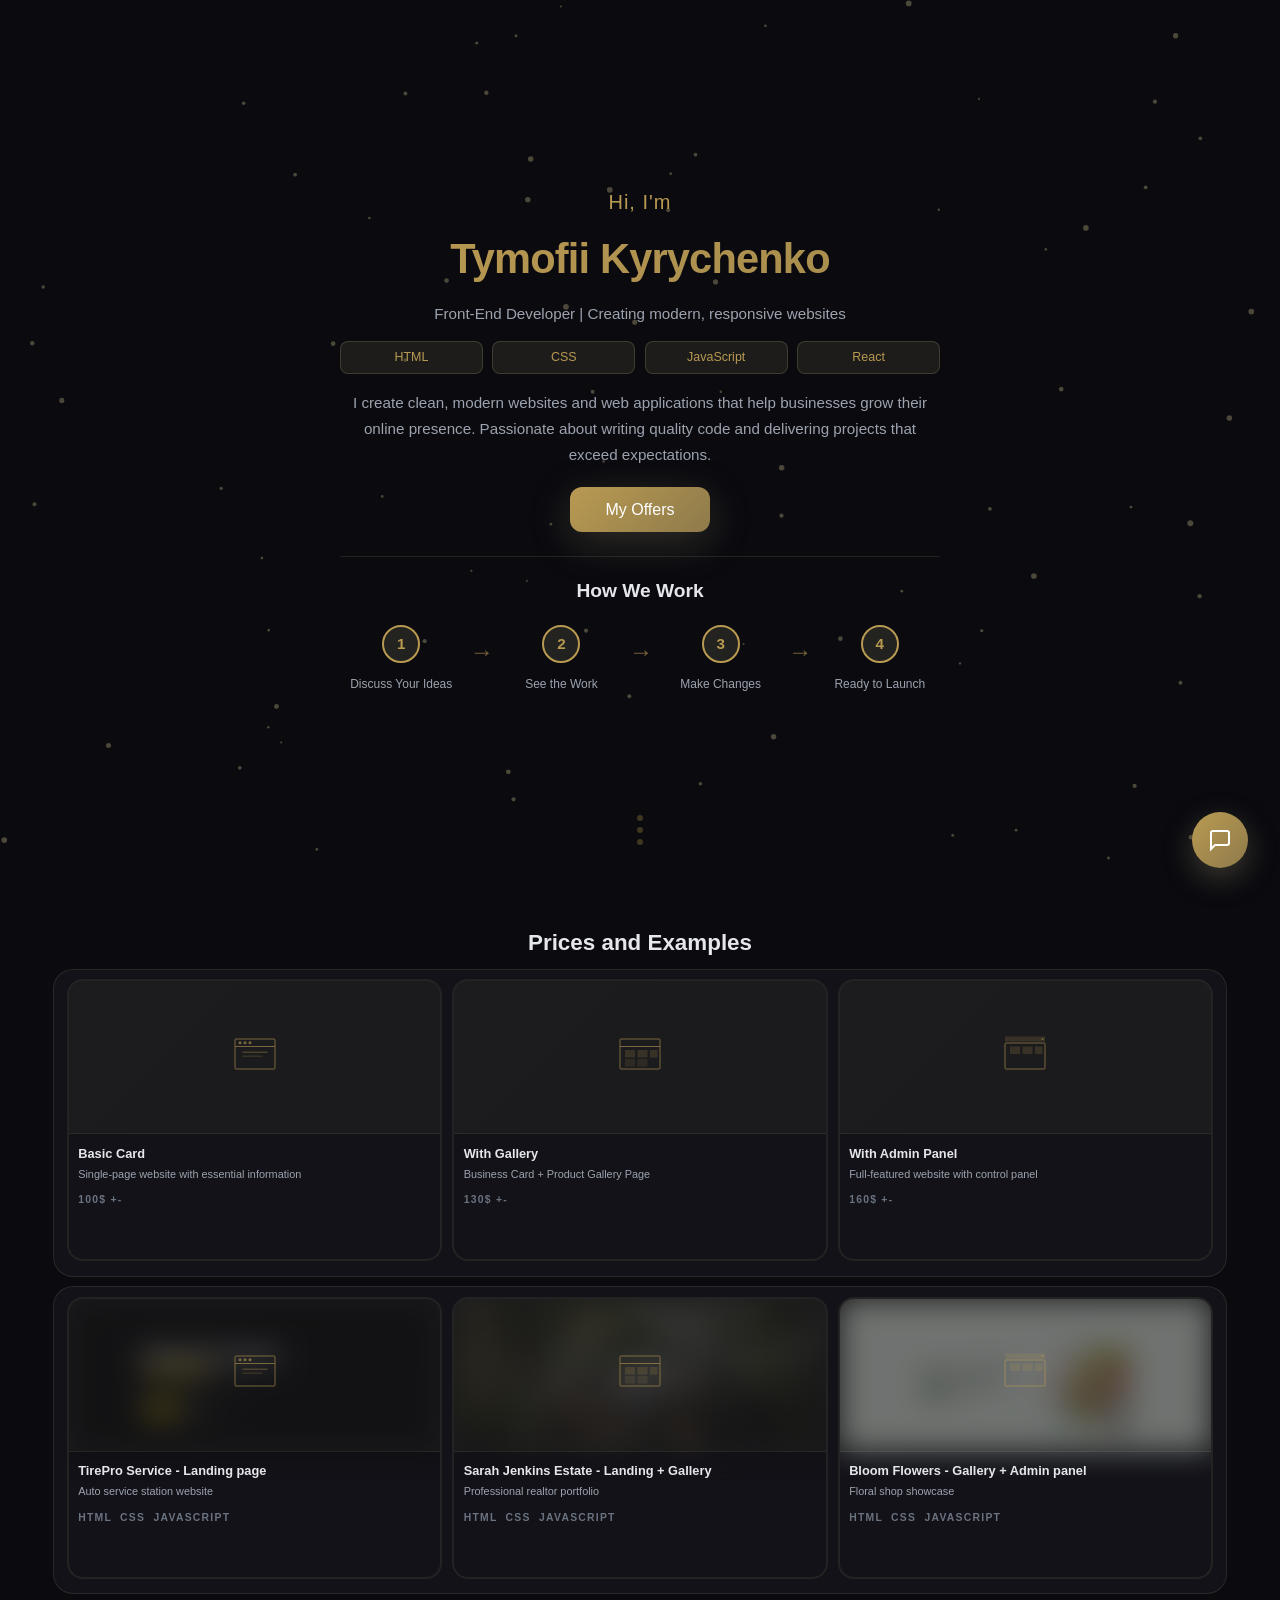
==== index.html @ a0c42424 "v" ====
<!DOCTYPE html>
<html lang="en">
<head>
    <meta charset="UTF-8">
    <meta name="viewport" content="width=device-width, initial-scale=1.0">
    <title>Tymofii Kyrychenko</title>
    <meta name="description" content="Portfolio of Tymofii Kyrychenko, Front-End Developer. Modern, responsive websites and web applications with clean code and great UX.">
    <meta name="theme-color" content="#0a0a0f">
    <meta property="og:title" content="Tymofii Kyrychenko">
    <meta property="og:description" content="Modern, responsive websites and web applications with clean code and great UX.">
    <meta property="og:type" content="website">
    <link rel="stylesheet" href="style.css?v=1.3">
</head>
<body>
    <!-- Canvas for interactive background -->
    <canvas id="particles"></canvas>
    <div class="cursor-dot" aria-hidden="true"></div>
    <div class="cursor-ring" aria-hidden="true"></div>
    
    <!-- Floating Contact Button -->
    <button class="floating-contact-btn" id="floatingContactBtn" type="button" aria-label="Open contact details">
        <svg width="24" height="24" viewBox="0 0 24 24" fill="none" stroke="currentColor" stroke-width="2">
            <path d="M21 15a2 2 0 0 1-2 2H7l-4 4V5a2 2 0 0 1 2-2h14a2 2 0 0 1 2 2z"></path>
        </svg>
    </button>

    <!-- Navigation -->
    <nav class="navbar" id="navbar" aria-label="Primary">
        <div class="nav-container">
            <ul class="nav-menu">
                <li><a href="#home" class="nav-link">home</a></li>
                <li><a href="#portfolio" class="nav-link">examples</a></li>
                <li><a href="#contactModal" class="nav-link" id="navContactBtn">contact</a></li>
            </ul>
        </div>
    </nav>

    <main>
    <!-- Hero section -->
    <section class="hero" id="home" aria-label="Intro">
        <div class="container">
            <div class="hero-content">
                <h2 class="hero-greeting">Hi, I'm</h2>
                <h1 class="hero-title">Tymofii Kyrychenko</h1>
                <p class="hero-subtitle">Front-End Developer | Creating modern, responsive websites</p>
                
                <div class="hero-tech">
                    <span class="tech-tag">HTML</span>
                    <span class="tech-tag" id="cssTag">CSS</span>
                    <span class="tech-tag">JavaScript</span>
                    <span class="tech-tag">React</span>
                </div>

                <p class="hero-description">
                    I create clean, modern websites and web applications that help businesses grow their online presence. 
                    Passionate about writing quality code and delivering projects that exceed expectations.
                </p>
                
                <button class="btn-primary" id="myOffersBtn" type="button">My Offers</button>
            </div>

            <div class="workflow-section">
                <h3 class="workflow-title">How We Work</h3>
                <div class="workflow-steps">
                    <div class="workflow-step">
                        <div class="step-number">1</div>
                        <div class="step-label">Discuss Your Ideas</div>
                    </div>
                    <div class="workflow-arrow">→</div>
                    <div class="workflow-step">
                        <div class="step-number">2</div>
                        <div class="step-label">See the Work</div>
                    </div>
                    <div class="workflow-arrow">→</div>
                    <div class="workflow-step">
                        <div class="step-number">3</div>
                        <div class="step-label">Make Changes</div>
                    </div>
                    <div class="workflow-arrow">→</div>
                    <div class="workflow-step">
                        <div class="step-number">4</div>
                        <div class="step-label">Ready to Launch</div>
                    </div>
                </div>
            </div>
        </div>

        <div class="scroll-indicator">
            <div class="scroll-animation">
                <div class="scroll-dot"></div>
                <div class="scroll-dot"></div>
                <div class="scroll-dot"></div>
            </div>
        </div>
    </section>

    <!-- Portfolio -->
    <section class="portfolio" id="portfolio">
        <h2 class="section-title">Prices and Examples</h2>
        <div class="portfolio-content">
            
            <div class="portfolio-row">
                    <!-- Variant 1 -->
                    <div class="variant" data-title="Basic Card" data-includes="1 Screen Design|Responsive Layout|Contact Form|Basic SEO Setup|Domain Connection" data-price="true" role="button" tabindex="0" aria-haspopup="dialog" aria-controls="priceModal">
                        <div class="variant-preview">
                            <div class="preview-placeholder">
                                <svg width="100" height="100" viewBox="0 0 100 100" fill="none">
                                    <rect x="10" y="20" width="80" height="60" stroke="currentColor" stroke-width="2" rx="2"/>
                                    <line x1="10" y1="35" x2="90" y2="35" stroke="currentColor" stroke-width="2"/>
                                    <circle cx="20" cy="27.5" r="3" fill="currentColor"/>
                                    <circle cx="30" cy="27.5" r="3" fill="currentColor"/>
                                    <circle cx="40" cy="27.5" r="3" fill="currentColor"/>
                                    <rect x="25" y="45" width="50" height="3" fill="currentColor" opacity="0.5"/>
                                    <rect x="25" y="53" width="40" height="3" fill="currentColor" opacity="0.3"/>
                                </svg>
                            </div>
                        </div>
                        <div class="variant-info">
                            <h3>Basic Card</h3>
                            <p>Single-page website with essential information</p>
                            <div class="tech-list">100$ +-</div>
                        </div>
                    </div>

                    <!-- Variant 2 -->
                    <div class="variant" data-title="With Gallery" data-includes="2 Pages|Product Gallery|Service Cards|Responsive Layout|Basic SEO Setup" data-price="true" role="button" tabindex="0" aria-haspopup="dialog" aria-controls="priceModal">
                        <div class="variant-preview">
                            <div class="preview-placeholder">
                                <svg width="100" height="100" viewBox="0 0 100 100" fill="none">
                                    <rect x="10" y="20" width="80" height="60" stroke="currentColor" stroke-width="2" rx="2"/>
                                    <line x1="10" y1="35" x2="90" y2="35" stroke="currentColor" stroke-width="2"/>
                                    <rect x="20" y="42" width="20" height="15" fill="currentColor" opacity="0.3"/>
                                    <rect x="45" y="42" width="20" height="15" fill="currentColor" opacity="0.3"/>
                                    <rect x="70" y="42" width="15" height="15" fill="currentColor" opacity="0.3"/>
                                    <rect x="20" y="60" width="20" height="15" fill="currentColor" opacity="0.2"/>
                                    <rect x="45" y="60" width="20" height="15" fill="currentColor" opacity="0.2"/>
                                </svg>
                            </div>
                        </div>
                        <div class="variant-info">
                            <h3>With Gallery</h3>
                            <p>Business Card + Product Gallery Page</p>
                            <div class="tech-list">130$ +-</div>
                        </div>
                    </div>

                    <!-- Variant 3 -->
                    <div class="variant" data-title="With Admin Panel" data-includes="3 Pages|Gallery + Filters|Request Form|Admin Panel (footer)|Analytics Connection" data-price="true" role="button" tabindex="0" aria-haspopup="dialog" aria-controls="priceModal">
                        <div class="variant-preview">
                            <div class="preview-placeholder">
                                <svg width="100" height="100" viewBox="0 0 100 100" fill="none">
                                    <rect x="10" y="15" width="80" height="10" fill="currentColor" opacity="0.3"/>
                                    <rect x="10" y="28" width="80" height="52" stroke="currentColor" stroke-width="2" rx="2"/>
                                    <rect x="20" y="35" width="20" height="15" fill="currentColor" opacity="0.3"/>
                                    <rect x="45" y="35" width="20" height="15" fill="currentColor" opacity="0.3"/>
                                    <rect x="70" y="35" width="15" height="15" fill="currentColor" opacity="0.3"/>
                                    <circle cx="85" cy="20" r="2" fill="currentColor"/>
                                </svg>
                            </div>
                        </div>
                        <div class="variant-info">
                            <h3>With Admin Panel</h3>
                            <p>Full-featured website with control panel</p>
                            <div class="tech-list">160$ +-</div>
                        </div>
                    </div>
                <div class="swipe-hint" aria-hidden="true">swipe →</div>
            </div>

            <div class="portfolio-row">
                    <!-- Variant 1 -->
                    <a class="variant" href="demos/autoservice/index.html" target="_blank" rel="noopener noreferrer" data-title="TirePro Service" data-includes="Mobile First|Map Integration|Service Cards|Contact Form|Responsive" data-image="img/Screenshot_auto.jpg">
                        <span class="variant-toggle-btn" role="button" tabindex="0" aria-label="Toggle preview" aria-pressed="false">
                            <svg width="20" height="20" viewBox="0 0 24 24" fill="none" stroke="currentColor" stroke-width="2">
                                <path d="M1 12s4-8 11-8 11 8 11 8-4 8-11 8-11-8-11-8z"></path>
                                <circle cx="12" cy="12" r="3"></circle>
                            </svg>
                        </span>
                        <div class="variant-preview">
                            <div class="preview-placeholder">
                                <svg width="100" height="100" viewBox="0 0 100 100" fill="none">
                                    <rect x="10" y="20" width="80" height="60" stroke="currentColor" stroke-width="2" rx="2"/>
                                    <line x1="10" y1="35" x2="90" y2="35" stroke="currentColor" stroke-width="2"/>
                                    <circle cx="20" cy="27.5" r="3" fill="currentColor"/>
                                    <circle cx="30" cy="27.5" r="3" fill="currentColor"/>
                                    <circle cx="40" cy="27.5" r="3" fill="currentColor"/>
                                    <rect x="25" y="45" width="50" height="3" fill="currentColor" opacity="0.5"/>
                                    <rect x="25" y="53" width="40" height="3" fill="currentColor" opacity="0.3"/>
                                </svg>
                            </div>
                        </div>
                        <div class="variant-info">
                            <h3>TirePro Service - Landing page</h3>
                            <p>Auto service station website</p>
                            <div class="tech-list">HTML&nbsp;&nbsp;CSS&nbsp;&nbsp;JAVASCRIPT</div>
                        </div>
                    </a>

                    <!-- Variant 2 -->
                    <a class="variant" href="demos/realestate/index.html" target="_blank" rel="noopener noreferrer" data-title="Sarah Jenkins Real Estate" data-includes="Property Gallery|Clean Design|Responsive|Mobile First" data-image="img/Screenshot_realtor.jpg">
                        <span class="variant-toggle-btn" role="button" tabindex="0" aria-label="Toggle preview" aria-pressed="false">
                            <svg width="20" height="20" viewBox="0 0 24 24" fill="none" stroke="currentColor" stroke-width="2">
                                <path d="M1 12s4-8 11-8 11 8 11 8-4 8-11 8-11-8-11-8z"></path>
                                <circle cx="12" cy="12" r="3"></circle>
                            </svg>
                        </span>
                        <div class="variant-preview">
                            <div class="preview-placeholder">
                                <svg width="100" height="100" viewBox="0 0 100 100" fill="none">
                                    <rect x="10" y="20" width="80" height="60" stroke="currentColor" stroke-width="2" rx="2"/>
                                    <line x1="10" y1="35" x2="90" y2="35" stroke="currentColor" stroke-width="2"/>
                                    <rect x="20" y="42" width="20" height="15" fill="currentColor" opacity="0.3"/>
                                    <rect x="45" y="42" width="20" height="15" fill="currentColor" opacity="0.3"/>
                                    <rect x="70" y="42" width="15" height="15" fill="currentColor" opacity="0.3"/>
                                    <rect x="20" y="60" width="20" height="15" fill="currentColor" opacity="0.2"/>
                                    <rect x="45" y="60" width="20" height="15" fill="currentColor" opacity="0.2"/>
                                </svg>
                            </div>
                        </div>
                        <div class="variant-info">
                            <h3>Sarah Jenkins Estate - Landing + Gallery</h3>
                            <p>Professional realtor portfolio</p>
                            <div class="tech-list">HTML&nbsp;&nbsp;CSS&nbsp;&nbsp;JAVASCRIPT</div>
                        </div>
                    </a>

                    <!-- Variant 3 -->
                    <a class="variant" href="https://113lcl.github.io/bloom/" target="_blank" rel="noopener noreferrer" data-title="Bloom Flowers" data-includes="Unique Design|Up to 6 Blocks|Animations|Request Form|Responsive" data-image="img/Screenshot_bloom.jpg">
                        <span class="variant-toggle-btn" role="button" tabindex="0" aria-label="Toggle preview" aria-pressed="false">
                            <svg width="20" height="20" viewBox="0 0 24 24" fill="none" stroke="currentColor" stroke-width="2">
                                <path d="M1 12s4-8 11-8 11 8 11 8-4 8-11 8-11-8-11-8z"></path>
                                <circle cx="12" cy="12" r="3"></circle>
                            </svg>
                        </span>
                        <div class="variant-preview">
                            <div class="preview-placeholder">
                                <svg width="100" height="100" viewBox="0 0 100 100" fill="none">
                                    <rect x="10" y="15" width="80" height="10" fill="currentColor" opacity="0.3"/>
                                    <rect x="10" y="28" width="80" height="52" stroke="currentColor" stroke-width="2" rx="2"/>
                                    <rect x="20" y="35" width="20" height="15" fill="currentColor" opacity="0.3"/>
                                    <rect x="45" y="35" width="20" height="15" fill="currentColor" opacity="0.3"/>
                                    <rect x="70" y="35" width="15" height="15" fill="currentColor" opacity="0.3"/>
                                    <circle cx="85" cy="20" r="2" fill="currentColor"/>
                                </svg>
                            </div>
                        </div>
                        <div class="variant-info">
                            <h3>Bloom Flowers - Gallery + Admin panel</h3>
                            <p>Floral shop showcase</p>
                            <div class="tech-list">HTML&nbsp;&nbsp;CSS&nbsp;&nbsp;JAVASCRIPT</div>
                        </div>
                    </a>
                <div class="swipe-hint" aria-hidden="true">swipe →</div>
            </div>

        </div>
    </section>

    <!-- Price modal -->
    <div class="modal" id="priceModal" aria-hidden="true">
        <div class="modal-overlay"></div>
        <div class="modal-content" role="dialog" aria-modal="true" aria-labelledby="priceTitle">
            <button class="modal-close" id="closePriceModal" type="button" aria-label="Close dialog">
                <svg width="24" height="24" viewBox="0 0 24 24" fill="none" stroke="currentColor" stroke-width="2">
                    <line x1="18" y1="6" x2="6" y2="18"></line>
                    <line x1="6" y1="6" x2="18" y2="18"></line>
                </svg>
            </button>
            <h2 id="priceTitle">Package</h2>
            <p class="price-subtitle">What's included in the price</p>
            <ul class="price-list" id="priceList"></ul>
        </div>
    </div>

    <!-- Game modal -->
    <div class="modal" id="gameModal" aria-hidden="true">
        <div class="modal-overlay"></div>
        <div class="modal-content game-modal-content" role="dialog" aria-modal="true" aria-labelledby="gameTitle">
            <button class="modal-close" id="closeGameModal" type="button" aria-label="Close dialog">
                <svg width="24" height="24" viewBox="0 0 24 24" fill="none" stroke="currentColor" stroke-width="2">
                    <line x1="18" y1="6" x2="6" y2="18"></line>
                    <line x1="6" y1="6" x2="18" y2="18"></line>
                </svg>
            </button>
            <div class="game-header">
                <h2 id="gameTitle">Blackjack Lite</h2>
                <div class="chip-count">Score: <span id="playerScore">0</span></div>
            </div>
            
            <div class="game-area">
                <div class="deck-area">
                    <div class="game-card back"></div>
                    <span class="deck-label">Deck</span>
                </div>
                
                <div class="opponent-area">
                    <div class="opponent-text">Opponent is thinking...</div>
                    <div class="opponent-score hidden" id="opponentScoreRaw">??</div>
                </div>

                <div class="player-area" id="playerHand">
                    <!-- Cards will appear here -->
                </div>
            </div>

            <div class="game-status" id="gameStatus">Get 21 or beat the opponent!</div>

            <div class="game-controls">
                <button class="btn-game hit" id="btnHit">Hit</button>
                <button class="btn-game stay" id="btnStay">Stay</button>
                <button class="btn-game restart hidden" id="btnRestart">New Round</button>
            </div>
        </div>
    </div>

    <!-- Contact modal -->
    <div class="modal" id="contactModal" aria-hidden="true">
        <div class="modal-overlay"></div>
        <div class="modal-content" role="dialog" aria-modal="true" aria-labelledby="contactTitle">
            <button class="modal-close" id="closeModal" type="button" aria-label="Close dialog">
                <svg width="24" height="24" viewBox="0 0 24 24" fill="none" stroke="currentColor" stroke-width="2">
                    <line x1="18" y1="6" x2="6" y2="18"></line>
                    <line x1="6" y1="6" x2="18" y2="18"></line>
                </svg>
            </button>
            <h2 id="contactTitle">Contacts</h2>
            <div class="contacts">
                <a href="mailto:tmxkir14@gmail.com" class="contact-item">
                    <svg width="24" height="24" viewBox="0 0 24 24" fill="none" stroke="currentColor" stroke-width="2">
                        <path d="M4 4h16c1.1 0 2 .9 2 2v12c0 1.1-.9 2-2 2H4c-1.1 0-2-.9-2-2V6c0-1.1.9-2 2-2z"></path>
                        <polyline points="22,6 12,13 2,6"></polyline>
                    </svg>
                    <span>tmxkir14@gmail.com</span>
                </a>
                <a href="tel:+48734496075" class="contact-item">
                    <svg width="24" height="24" viewBox="0 0 24 24" fill="none" stroke="currentColor" stroke-width="2" stroke-linecap="round" stroke-linejoin="round">
                        <path d="M22 16.92v3a2 2 0 0 1-2.18 2 19.79 19.79 0 0 1-8.63-3.07 19.5 19.5 0 0 1-6-6 19.79 19.79 0 0 1-3.07-8.67A2 2 0 0 1 4.11 2h3a2 2 0 0 1 2 1.72 12.84 12.84 0 0 0 .7 2.81 2 2 0 0 1-.45 2.11L8.09 9.91a16 16 0 0 0 6 6l1.27-1.27a2 2 0 0 1 2.11-.45 12.84 12.84 0 0 0 2.81.7A2 2 0 0 1 22 16.92z"></path>
                    </svg>
                    <span>+48 734-496-075</span>
                </a>
                <a href="https://t.me/minimal_sanity" class="contact-item" target="_blank" rel="noopener noreferrer">
                    <svg width="24" height="24" viewBox="0 0 24 24" fill="currentColor">
                        <path d="M12 2C6.48 2 2 6.48 2 12s4.48 10 10 10 10-4.48 10-10S17.52 2 12 2zm4.64 6.8c-.15 1.58-.8 5.42-1.13 7.19-.14.75-.42 1-.68 1.03-.58.05-1.02-.38-1.58-.75-.88-.58-1.38-.94-2.23-1.5-.99-.65-.35-1.01.22-1.59.15-.15 2.71-2.48 2.76-2.69a.2.2 0 00-.05-.18c-.06-.05-.14-.03-.21-.02-.09.02-1.49.95-4.22 2.79-.4.27-.76.41-1.08.4-.36-.01-1.04-.2-1.55-.37-.63-.2-1.12-.31-1.08-.66.02-.18.27-.36.74-.55 2.92-1.27 4.86-2.11 5.83-2.51 2.78-1.16 3.35-1.36 3.73-1.36.08 0 .27.02.39.12.1.08.13.19.14.27-.01.06.01.24 0 .38z"/>
                    </svg>
                    <span>Telegram</span>
                </a>
                <a href="https://github.com/113lcl/" class="contact-item" target="_blank">
                    <svg width="24" height="24" viewBox="0 0 24 24" fill="currentColor">
                        <path d="M12 2C6.477 2 2 6.477 2 12c0 4.42 2.865 8.17 6.839 9.49.5.092.682-.217.682-.482 0-.237-.008-.866-.013-1.7-2.782.603-3.369-1.34-3.369-1.34-.454-1.156-1.11-1.463-1.11-1.463-.908-.62.069-.608.069-.608 1.003.07 1.531 1.03 1.531 1.03.892 1.529 2.341 1.087 2.91.831.092-.646.35-1.086.636-1.336-2.22-.253-4.555-1.11-4.555-4.943 0-1.091.39-1.984 1.029-2.683-.103-.253-.446-1.27.098-2.647 0 0 .84-.269 2.75 1.025A9.578 9.578 0 0112 6.836c.85.004 1.705.114 2.504.336 1.909-1.294 2.747-1.025 2.747-1.025.546 1.377.203 2.394.1 2.647.64.699 1.028 1.592 1.028 2.683 0 3.842-2.339 4.687-4.566 4.935.359.309.678.919.678 1.852 0 1.336-.012 2.415-.012 2.743 0 .267.18.578.688.48C19.138 20.167 22 16.418 22 12c0-5.523-4.477-10-10-10z"/>
                    </svg>
                    <span>GitHub</span>
                </a>
            </div>
        </div>
    </div>
    </main>

    <script src="script.js?v=1.3"></script>
</body>
</html>
---- style.css ----
* {
    margin: 0;
    padding: 0;
    box-sizing: border-box;
}

:root {
    --bg-dark: #0a0a0f;
    --bg-secondary: #121218;
    --accent-primary: #b99a52;
    --accent-secondary: #8e7a4a;
    --accent-olive: #a68b4c;
    --text-primary: #e5e7eb;
    --text-secondary: #9ca3af;
    --text-muted: #6b7280;
}

body {
    font-family: -apple-system, BlinkMacSystemFont, 'Segoe UI', Roboto, 'Helvetica Neue', Arial, sans-serif;
    background: var(--bg-dark);
    color: var(--text-primary);
    line-height: 1.6;
    overflow-x: hidden;
    overflow-y: scroll;
    height: 100vh;
    scroll-behavior: smooth;
    -webkit-overflow-scrolling: touch;
    user-select: none;
    -webkit-user-select: none;
}

body.modal-open {
    overflow: hidden;
}

.skip-link {
    display: none;
}

@media (hover: hover) and (pointer: fine) {
    body {
        cursor: none;
    }

    body * {
        cursor: none !important;
    }
}

.cursor-dot,
.cursor-ring {
    position: fixed;
    top: 0;
    left: 0;
    pointer-events: none;
    z-index: 2000;
    opacity: 0;
    transition: opacity 0.2s ease, width 0.3s ease, height 0.3s ease, border-radius 0.3s ease;
}

.cursor-dot {
    width: 6px;
    height: 6px;
    border-radius: 50%;
    background: #ffffff;
    box-shadow: 0 0 8px rgba(255, 255, 255, 0.35);
}

.cursor-dot.is-active {
    width: 18px;
    height: 18px;
    mix-blend-mode: difference;
}

.cursor-ring {
    width: 34px;
    height: 34px;
    border-radius: 50%;
    border: 1.5px solid rgba(255, 255, 255, 0.9);
    box-shadow: 0 0 14px rgba(255, 255, 255, 0.25);
    transition: width 0.3s ease, height 0.3s ease, opacity 0.2s ease; /* Removed transform transition to fix lag */
}

.cursor-ring.is-hover {
    box-shadow: 0 0 26px rgba(255, 255, 255, 0.7);
    border-color: rgba(255, 255, 255, 1);
}

.cursor-dot.is-hover {
    box-shadow: 0 0 16px rgba(255, 255, 255, 0.9);
}

.portfolio-content {
    width: 100%;
    max-width: 1200px;
    display: flex;
    flex-direction: column;
    gap: 2em;
    padding: 0 2rem;
    margin: 0 auto;
    flex: 1;
    align-content: center;
}

.portfolio-row {
    display: grid;
    grid-template-columns: repeat(3, 1fr);
    column-gap: 1.5em;
    background: var(--bg-secondary);
    border: 1px solid rgba(139, 133, 99, 0.2);
    border-radius: 1.25rem;
    padding: 1.5rem;
    /* backdrop-filter: blur(6px); - Removed for performance */
    position: relative;
}

.swipe-hint {
    display: none;
}


#particles {
    position: fixed;
    top: 0;
    left: 0;
    width: 100%;
    height: 100%;
    z-index: 0;
    pointer-events: none;
    will-change: contents;
    image-rendering: crisp-edges;
}

/* Навигация */
.navbar {
    position: fixed;
    top: 0;
    left: 0;
    width: 100%;
    background: rgba(10, 10, 15, 0.98);
    /* backdrop-filter: blur(20px); - Removed for performance */
    z-index: 100;
    padding: 1rem 0;
    border-bottom: 1px solid rgba(139, 133, 99, 0.1);
    opacity: 0;
    transform: translateY(-100%);
    transition: all 0.4s ease;
    /* -webkit-backdrop-filter: blur(20px); */
}

.navbar.visible {
    opacity: 1;
    transform: translateY(0);
}

.nav-container {
    max-width: 1200px;
    margin: 0 auto;
    padding: 0 2rem;
    display: flex;
    justify-content: center;
    align-items: center;
}

.nav-menu {
    display: flex;
    gap: 3rem;
    list-style: none;
}

.nav-link {
    color: var(--text-secondary);
    text-decoration: none;
    font-size: 0.95rem;
    font-weight: 500;
    transition: all 0.3s ease;
    position: relative;
    padding: 0.75rem 0.5rem;
    display: block;
}

.nav-link::before {
    content: '//';
    margin-right: 0.5rem;
    color: var(--accent-primary);
    opacity: 0;
    transition: all 0.3s ease;
}

.nav-link:hover::before,
.nav-link.active::before {
    opacity: 1;
}

.nav-link:hover,
.nav-link.active {
    color: var(--text-primary);
}

/* Контейнер */
.container {
    max-width: 1200px;
    margin: 0 auto;
    padding: 0 2rem;
    position: relative;
    z-index: 1;
}

/* Первый экран */
.hero {
    height: 100vh;
    min-height: 100vh;
    margin: 0;
    display: flex;
    align-items: center;
    justify-content: center;
    position: relative;
}

.hero-content {
    text-align: center;
    max-width: 800px;
    animation: fadeInUp 1s ease-out;
    margin-top: -4rem;
}

.hero-title {
    font-size: clamp(3rem, 8vw, 5rem);
    font-weight: 700;
    background: linear-gradient(135deg, var(--accent-primary), var(--accent-olive));
    -webkit-background-clip: text;
    -webkit-text-fill-color: transparent;
    background-clip: text;
    margin-bottom: 1.5rem;
    letter-spacing: -0.02em;
}

.hero-greeting {
    font-size: 1.25rem;
    color: var(--accent-primary);
    margin-bottom: 0.5rem;
    font-weight: 500;
    letter-spacing: 0.05em;
}

.hero-subtitle {
    font-size: clamp(1rem, 2vw, 1.25rem);
    color: var(--text-secondary);
    margin-bottom: 2rem;
    font-weight: 300;
}

.hero-tech {
    display: grid;
    grid-template-columns: repeat(auto-fit, minmax(120px, 1fr));
    gap: 0.75rem;
    margin-bottom: 2rem;
    max-width: 600px;
    margin-left: auto;
    margin-right: auto;
}

.tech-tag {
    padding: 0.5rem 1rem;
    background: rgba(139, 133, 99, 0.15);
    border: 1px solid rgba(139, 133, 99, 0.3);
    border-radius: 0.5rem;
    font-size: 0.85rem;
    color: var(--accent-primary);
    font-weight: 500;
    transition: all 0.3s ease;
    text-align: center;
}

.tech-tag:hover {
    background: rgba(139, 133, 99, 0.25);
    border-color: var(--accent-primary);
}

.hero-description {
    font-size: 1rem;
    color: var(--text-secondary);
    line-height: 1.8;
    margin-bottom: 2.5rem;
    max-width: 600px;
    margin-left: auto;
    margin-right: auto;
}

.workflow-section {
    margin-top: 2rem;
    padding-top: 2rem;
    border-top: 1px solid rgba(139, 133, 99, 0.2);
}

.workflow-title {
    font-size: 1.5rem;
    color: var(--text-primary);
    margin-bottom: 2rem;
    text-align: center;
}

.workflow-steps {
    display: flex;
    align-items: flex-start;
    justify-content: center;
    gap: 1rem;
    flex-wrap: wrap;
}

.workflow-step {
    display: flex;
    flex-direction: column;
    align-items: center;
    gap: 0.75rem;
    min-width: 100px;
}

.step-number {
    width: 45px;
    height: 45px;
    border-radius: 50%;
    background: linear-gradient(135deg, rgba(139, 133, 99, 0.2), rgba(124, 131, 99, 0.2));
    border: 2px solid var(--accent-primary);
    display: flex;
    align-items: center;
    justify-content: center;
    font-weight: 700;
    color: var(--accent-primary);
    font-size: 1.25rem;
}

.step-label {
    font-size: 0.85rem;
    text-align: center;
    color: var(--text-secondary);
    font-weight: 500;
}

.workflow-arrow {
    color: var(--accent-primary);
    font-size: 1.5rem;
    opacity: 0.6;
    margin-top: 0.5rem;
}

/* Кнопки */
.btn-primary {
    background: linear-gradient(135deg, var(--accent-primary), var(--accent-secondary));
    color: white;
    border: none;
    padding: 1rem 2.5rem;
    font-size: 1.125rem;
    border-radius: 0.75rem;
    cursor: pointer;
    transition: all 0.3s ease;
    font-weight: 500;
    box-shadow: 0 10px 40px rgba(139, 133, 99, 0.3);
}

.btn-primary:hover {
    transform: translateY(-2px);
    box-shadow: 0 15px 50px rgba(139, 133, 99, 0.5);
}

/* Scroll Indicator */
.scroll-indicator {
    position: absolute;
    bottom: 4rem;
    left: 50%;
    transform: translateX(-50%);
    display: flex;
    flex-direction: column;
    align-items: center;
    gap: 0.75rem;
    z-index: 10;
}

.scroll-text {
    font-size: 0.75rem;
    letter-spacing: 0.15em;
    text-transform: uppercase;
    color: var(--text-muted);
    opacity: 0.8;
    font-weight: 500;
}

.scroll-animation {
    display: flex;
    flex-direction: column;
    align-items: center;
    gap: 6px;
    height: 30px;
}

.scroll-dot {
    width: 6px;
    height: 6px;
    border-radius: 50%;
    background: var(--accent-primary);
    opacity: 0.3;
    animation: float-dots 1.5s infinite ease-in-out;
}

.scroll-dot:nth-child(1) {
    animation-delay: 0s;
}

.scroll-dot:nth-child(2) {
    animation-delay: 0.2s;
}

.scroll-dot:nth-child(3) {
    animation-delay: 0.4s;
}

@keyframes float-dots {
    0% {
        opacity: 0.3;
        transform: translateY(0);
    }
    50% {
        opacity: 1;
    }
    100% {
        opacity: 0.3;
        transform: translateY(12px);
    }
}



/* Floating Contact Button */
.floating-contact-btn {
    position: fixed;
    bottom: 2rem;
    right: 2rem;
    width: 56px;
    height: 56px;
    border-radius: 50%;
    background: linear-gradient(135deg, var(--accent-primary), var(--accent-secondary));
    border: none;
    color: white;
    cursor: pointer;
    display: flex;
    align-items: center;
    justify-content: center;
    z-index: 500;
    transition: all 0.3s ease;
    box-shadow: 0 10px 30px rgba(139, 133, 99, 0.4);
}

.floating-contact-btn:hover {
    transform: scale(1.1);
    box-shadow: 0 15px 40px rgba(139, 133, 99, 0.6);
}

.floating-contact-btn:active {
    transform: scale(0.95);
}

.floating-contact-btn svg {
    width: 24px;
    height: 24px;
}

/* Портфолио */
.portfolio {
    height: 100vh;
    margin: 0;
    overflow: hidden;
    padding: 2.5rem 0 2rem 0;
    position: relative;
    display: flex;
    flex-direction: column;
    align-items: center;
    justify-content: flex-start;
}

.section-title {
    font-size: clamp(2rem, 5vw, 3rem);
    text-align: center;
    margin-bottom: 2rem;
    margin-top: 3.5rem;
    font-weight: 600;
    color: var(--text-primary);
    position: static;
    width: 100%;
}

.project {
    display: contents;
}

.project-variants {
    display: contents;
}

.variant {
    background: var(--bg-secondary);
    border-radius: 1rem;
    overflow: hidden;
    transition: all 0.4s cubic-bezier(0.4, 0, 0.2, 1);
    border: 2px solid rgba(139, 133, 99, 0.15);
    cursor: pointer;
    display: flex;
    flex-direction: column;
    aspect-ratio: 4 / 3;
    text-decoration: none;
    color: inherit;
}


.variant:hover {
    transform: translateY(-8px);
    border-color: var(--accent-primary);
    box-shadow: 0 0 30px rgba(139, 133, 99, 0.2);
}

.variant-preview {
    flex: 0 0 55%;
    background: linear-gradient(135deg, rgba(139, 133, 99, 0.08), rgba(124, 131, 99, 0.08));
    display: flex;
    align-items: center;
    justify-content: center;
    border-bottom: 1px solid rgba(139, 133, 99, 0.15);
    transition: all 0.4s ease;
}

.variant:hover .variant-preview {
    background: linear-gradient(135deg, rgba(139, 133, 99, 0.15), rgba(124, 131, 99, 0.15));
}

.preview-placeholder svg {
    color: var(--accent-primary);
    opacity: 0.6;
    transition: all 0.4s ease;
}

.variant:hover .preview-placeholder svg {
    opacity: 1;
    transform: scale(1.05);
}

.variant-info {
    padding: 1rem;
    flex-shrink: 0;
    display: flex;
    flex-direction: column;
    justify-content: center;
}

.variant-info h3 {
    font-size: 0.95rem;
    margin-bottom: 0.25rem;
    color: var(--text-primary);
    font-weight: 600;
}

.variant-info p {
    color: var(--text-secondary);
    font-size: 0.75rem;
    line-height: 1.3;
}

.tech-list {
    margin-top: 1rem;
    font-size: 0.75rem;
    letter-spacing: 0.12em;
    text-transform: uppercase;
    color: var(--text-muted);
    font-weight: 600;
}

/* Стили для карточек с примерами работ (второй ряд) */
.variant[data-image] {
    position: relative;
}

/* Фоновое изображение на всю карточку - показывается при hover */
.variant[data-image]::before {
    content: '';
    position: absolute;
    top: 0;
    left: 0;
    width: 100%;
    height: 100%;
    background-image: var(--bg-image);
    background-size: cover;
    background-position: center;
    background-repeat: no-repeat;
    opacity: 0;
    transition: opacity 0.5s ease;
    z-index: 1;
}

@media (hover: hover) {
    .variant[data-image]:hover::before {
        opacity: 1;
    }
    
    .variant[data-image]:hover .variant-preview {
        opacity: 0;
    }

    .variant[data-image]:hover .preview-placeholder svg {
        opacity: 0;
        transform: scale(0.95);
    }

    .variant[data-image]:hover .variant-info {
        transform: translateY(100%);
    }
}

.variant[data-image].show-preview::before {
    opacity: 1;
}

/* Preview для карточек с изображениями */
.variant[data-image] .variant-preview {
    position: relative;
    z-index: 2;
    transition: opacity 0.5s ease;
}

/* Размытый фон в preview по умолчанию */
.variant[data-image] .variant-preview::before {
    content: '';
    position: absolute;
    top: 0;
    left: 0;
    width: 100%;
    height: 100%;
    background-image: var(--bg-image);
    background-size: cover;
    background-position: center;
    background-repeat: no-repeat;
    filter: blur(15px);
    opacity: 0.4;
    z-index: -1;
}

.variant[data-image].show-preview .variant-preview {
    opacity: 0;
}

/* SVG иконка */
.variant[data-image] .preview-placeholder {
    position: relative;
    z-index: 3;
}

.variant[data-image] .preview-placeholder svg {
    transition: all 0.5s ease;
}

.variant[data-image].show-preview .preview-placeholder svg {
    opacity: 0;
    transform: scale(0.95);
}

/* Текстовая часть */
.variant[data-image] .variant-info {
    position: relative;
    z-index: 2;
    transition: transform 0.5s cubic-bezier(0.4, 0, 0.2, 1);
}

.variant[data-image].show-preview .variant-info {
    transform: translateY(100%);
}

/* Variant Toggle Button (Mobile/Touch) */
.variant-toggle-btn {
    position: absolute;
    top: 0.75rem;
    right: 0.75rem;
    width: 32px;
    height: 32px;
    border-radius: 50%;
    background: rgba(10, 10, 15, 0.6);
    border: 1px solid rgba(255, 255, 255, 0.2);
    color: var(--text-primary);
    display: none; /* Hidden by default on desktop */
    align-items: center;
    justify-content: center;
    z-index: 20;
    cursor: pointer;
    /* backdrop-filter: blur(4px); */
    transition: all 0.3s ease;
}

@media (hover: none), (max-width: 1024px) {
    .variant-toggle-btn {
        display: flex;
    }
}

.variant[data-image].show-preview .variant-toggle-btn {
    background: var(--accent-primary);
    color: var(--bg-dark);
    border-color: var(--accent-primary);
    opacity: 1; 
}

/* Модальное окно */
.modal {
    position: fixed;
    top: 0;
    left: 0;
    width: 100%;
    height: 100%;
    z-index: 1000;
    display: none;
    align-items: center;
    justify-content: center;
}

.modal.active {
    display: flex;
}

.modal-overlay {
    position: absolute;
    top: 0;
    left: 0;
    width: 100%;
    height: 100%;
    background: rgba(0, 0, 0, 0.95);
    /* backdrop-filter: blur(10px); */
    animation: fadeIn 0.3s ease;
}

.modal-content {
    position: relative;
    background: var(--bg-secondary);
    border-radius: 1.5rem;
    padding: 3rem;
    max-width: 500px;
    width: 90%;
    border: 1px solid rgba(139, 133, 99, 0.25);
    animation: slideUp 0.4s cubic-bezier(0.4, 0, 0.2, 1);
}

.modal-content h2 {
    font-size: 2rem;
    margin-bottom: 2rem;
    color: var(--text-primary);
    text-align: center;
}

.price-subtitle {
    text-align: center;
    color: var(--text-secondary);
    margin-top: -1rem;
    margin-bottom: 1.5rem;
    font-size: 0.95rem;
}

.price-list {
    list-style: none;
    display: grid;
    gap: 0.75rem;
}

.price-list li {
    padding: 0.85rem 1rem;
    background: rgba(139, 133, 99, 0.08);
    border: 1px solid rgba(139, 133, 99, 0.2);
    border-radius: 0.75rem;
    color: var(--text-primary);
    font-size: 0.95rem;
    transition: all 0.3s ease;
}

.price-list li:hover {
    background: rgba(139, 133, 99, 0.15);
    border-color: rgba(139, 133, 99, 0.4);
    box-shadow: 0 10px 30px rgba(139, 133, 99, 0.15);
}

.modal-close {
    position: absolute;
    top: 1.5rem;
    right: 1.5rem;
    background: none;
    border: none;
    color: var(--text-secondary);
    cursor: pointer;
    padding: 0.5rem;
    display: flex;
    align-items: center;
    justify-content: center;
    transition: all 0.3s ease;
    border-radius: 0.5rem;
}

.modal-close:hover {
    background: rgba(139, 133, 99, 0.15);
    color: var(--accent-primary);
}

.contacts {
    display: flex;
    flex-direction: column;
    gap: 1.25rem;
}

.contact-item {
    display: flex;
    align-items: center;
    gap: 1rem;
    padding: 1.25rem;
    background: rgba(139, 133, 99, 0.08);
    border-radius: 0.75rem;
    color: var(--text-primary);
    text-decoration: none;
    transition: all 0.3s ease;
    border: 1px solid rgba(139, 133, 99, 0.15);
}

.contact-item:hover {
    background: rgba(139, 133, 99, 0.15);
    border-color: rgba(139, 133, 99, 0.35);
    transform: translateX(5px);
}

.contact-item svg {
    flex-shrink: 0;
    color: var(--accent-primary);
}

.contact-item span {
    font-size: 1.125rem;
}

/* Анимации */
@keyframes fadeInUp {
    from {
        opacity: 0;
        transform: translateY(30px);
    }
    to {
        opacity: 1;
        transform: translateY(0);
    }
}

@keyframes fadeIn {
    from {
        opacity: 0;
    }
    to {
        opacity: 1;
    }
}

@keyframes slideUp {
    from {
        opacity: 0;
        transform: translateY(50px);
    }
    to {
        opacity: 1;
        transform: translateY(0);
    }
}

/* Включение scroll-snap только на десктопе */
@media (min-width: 1440px) {
    body {
        scroll-snap-type: y mandatory;
    }

    .hero,
    .portfolio {
        scroll-snap-align: start;
        scroll-snap-stop: always;
    }
}

@media (prefers-reduced-motion: reduce) {
    html:focus-within {
        scroll-behavior: auto;
    }

    body {
        scroll-behavior: auto;
    }

    *,
    *::before,
    *::after {
        animation-duration: 0.001ms !important;
        animation-iteration-count: 1 !important;
        transition-duration: 0.001ms !important;
        scroll-behavior: auto !important;
    }

    #particles {
        display: none;
    }

    .cursor-dot,
    .cursor-ring {
        display: none;
    }
}

/* Адаптивность */
@media (max-width: 1024px) {
    .portfolio {
        padding: 3rem 0;
    }

    .section-title {
        font-size: 1.75rem;
        margin-bottom: 2rem;
    }

    .portfolio-content {
        gap: 1.25rem;
        padding: 0 1.5rem;
    }
}

@media (max-width: 768px) {
    .navbar {
        padding: 0.75rem 0;
    }

    .nav-menu {
        gap: 1rem;
    }

    .nav-link {
        font-size: 0.85rem;
        padding: 0.75rem 0.25rem;
    }

    .nav-container {
        padding: 0 1rem;
    }

    .container {
        padding: 0 1.25rem;
    }

    .hero {
        height: 100vh;
        min-height: 100vh;
    }

    .hero-content {
        padding: 0 1rem;
    }

    .portfolio {
        padding: 3rem 0;
    }

    .section-title {
        margin-bottom: 2rem;
        font-size: 1.5rem;
    }

    .portfolio-content {
        gap: 1rem;
        padding: 0 1rem;
    }

    .portfolio-row {
        display: flex;
        gap: 0.75rem;
        overflow-x: auto;
        scroll-snap-type: x mandatory;
        padding: 1rem 1rem 3.5rem;
        scrollbar-width: none;
    }

    .portfolio-row::-webkit-scrollbar {
        width: 0;
        height: 0;
    }

    .swipe-hint {
        display: block;
        position: absolute;
        left: 1rem;
        bottom: 0.75rem;
        font-size: 0.7rem;
        letter-spacing: 0.15em;
        text-transform: uppercase;
        color: var(--text-muted);
        opacity: 0.8;
        pointer-events: none;
    }

    .variant {
        flex: 0 0 85%;
        min-width: 85%;
        scroll-snap-align: center;
        aspect-ratio: 4 / 3;
    }

    .btn-primary {
        width: 100%;
        padding: 1rem 2rem;
    }
}

/* Touch оптимизация */
@media (hover: none) and (pointer: coarse) {
    .variant:hover {
        transform: none;
    }
    
    .variant:active {
        transform: scale(0.98);
    }
    
    .btn-primary:hover {
        transform: none;
    }
    
    .btn-primary:active {
        transform: scale(0.97);
    }
}

/* ========== IPHONE ПОРТРЕТНЫЙ РЕЖИМ ========== */
/* Маленькие iPhone (SE, 12/13 mini) */
@media (max-width: 390px) and (orientation: portrait) {
    .navbar {
        padding: 0.4rem 0;
    }

    .nav-menu {
        gap: 0.3rem;
    }

    .nav-link {
        font-size: 0.7rem;
        padding: 0.4rem 0.15rem;
    }

    .container {
        padding: 0 0.75rem;
    }

    .hero {
        height: 100vh;
        min-height: 100vh;
        padding: 1rem 0;
    }

    .hero-content {
        margin-top: -1.5rem;
    }

    .hero-greeting {
        font-size: 0.75rem;
    }

    .hero-title {
        font-size: 1.8rem;
        margin-bottom: 0.5rem;
    }

    .hero-subtitle {
        font-size: 0.75rem;
        margin-bottom: 1rem;
    }

    .hero-tech {
        grid-template-columns: 1fr;
        gap: 0.4rem;
        margin-bottom: 1rem;
    }

    .tech-tag {
        padding: 0.25rem 0.5rem;
        font-size: 0.6rem;
    }

    .hero-description {
        font-size: 0.75rem;
        line-height: 1.5;
        margin-bottom: 1rem;
    }

    .btn-primary {
        padding: 0.6rem 1.2rem;
        font-size: 0.8rem;
    }

    .workflow-section {
        margin-top: 1rem;
        padding-top: 1rem;
    }

    .workflow-title {
        font-size: 0.95rem;
        margin-bottom: 0.75rem;
    }

    .workflow-steps {
        gap: 0.1rem;
        flex-wrap: nowrap;
        justify-content: space-between;
    }

    .workflow-step {
        min-width: unset;
        flex: 1;
        width: auto;
    }

    .step-number {
        width: 30px;
        height: 30px;
        font-size: 0.8rem;
    }

    .step-label {
        font-size: 0.6rem;
    }

    .workflow-arrow {
        font-size: 1rem;
    }

    .portfolio {
        padding: 2rem 0;
    }

    .section-title {
        font-size: 1.1rem;
        margin-bottom: 1rem;
        margin-top: 1rem;
    }

    .portfolio-content {
        gap: 0.5rem;
        padding: 0 0.5rem;
    }

    .portfolio-row {
        padding: 0.75rem 0.5rem 2.8rem;
        gap: 0.5rem;
    }

    .scroll-indicator {
        bottom: 4rem;
    }

    .scroll-dot {
        width: 3px;
        height: 3px;
    }

    .floating-contact-btn {
        width: 48px;
        height: 48px;
        bottom: 1.5rem;
        right: 1rem;
    }

    .floating-contact-btn svg {
        width: 20px;
        height: 20px;
    }
}

/* Обычные iPhone (12/13/14/15 normal) */
@media (min-width: 391px) and (max-width: 430px) and (orientation: portrait) {
    .navbar {
        padding: 0.5rem 0;
    }

    .nav-menu {
        gap: 0.4rem;
    }

    .nav-link {
        font-size: 0.75rem;
        padding: 0.45rem 0.2rem;
    }

    .container {
        padding: 0 0.85rem;
    }

    .hero-content {
        margin-top: -1.5rem;
    }

    .hero-greeting {
        font-size: 0.8rem;
    }

    .hero-title {
        font-size: 2rem;
        margin-bottom: 0.6rem;
    }

    .hero-subtitle {
        font-size: 0.8rem;
        margin-bottom: 1.2rem;
    }

    .hero-tech {
        grid-template-columns: repeat(2, 1fr);
        gap: 0.5rem;
        margin-bottom: 1.2rem;
    }

    .tech-tag {
        padding: 0.3rem 0.6rem;
        font-size: 0.65rem;
    }

    .hero-description {
        font-size: 0.8rem;
        line-height: 1.5;
        margin-bottom: 1.2rem;
    }

    .btn-primary {
        padding: 0.65rem 1.4rem;
        font-size: 0.85rem;
    }

    .workflow-section {
        margin-top: 1.2rem;
        padding-top: 1.2rem;
    }

    .workflow-title {
        font-size: 1.05rem;
        margin-bottom: 0.85rem;
    }

    .workflow-steps {
        gap: 0.2rem;
        flex-wrap: nowrap;
        justify-content: space-between;
    }

    .workflow-step {
        min-width: unset;
        flex: 1;
        width: auto;
    }

    .step-number {
        width: 32px;
        height: 32px;
        font-size: 0.85rem;
    }

    .step-label {
        font-size: 0.65rem;
    }

    .portfolio {
        padding: 2.5rem 0;
    }

    .section-title {
        font-size: 1.25rem;
        margin-bottom: 1.2rem;
    }

    .portfolio-content {
        gap: 0.6rem;
        padding: 0 0.6rem;
    }

    .portfolio-row {
        padding: 0.85rem 0.6rem 2.8rem;
        gap: 0.6rem;
    }

    .variant-preview svg {
        width: 50px;
        height: 50px;
    }

    .variant-info {
        padding: 0.8rem;
    }

    .variant-info h3 {
        font-size: 0.8rem;
    }

    .variant-info p {
        font-size: 0.65rem;
    }

    .tech-list {
        font-size: 0.65rem;
    }
}

/* Большие iPhone (Max, Plus) */
@media (min-width: 431px) and (max-width: 540px) and (orientation: portrait) {
    .navbar {
        padding: 0.55rem 0;
    }

    .container {
        padding: 0 1rem;
    }

    .hero-content {
        margin-top: -2rem;
    }

    .hero-title {
        font-size: 2.2rem;
    }

    .hero-subtitle {
        font-size: 0.85rem;
        margin-bottom: 1.3rem;
    }

    .hero-tech {
        grid-template-columns: repeat(2, 1fr);
        gap: 0.6rem;
        margin-bottom: 1.3rem;
    }

    .tech-tag {
        padding: 0.35rem 0.75rem;
        font-size: 0.7rem;
    }

    .hero-description {
        font-size: 0.85rem;
        line-height: 1.6;
        margin-bottom: 1.3rem;
    }

    .btn-primary {
        padding: 0.7rem 1.6rem;
        font-size: 0.9rem;
    }

    .workflow-section {
        margin-top: 1.3rem;
        padding-top: 1.3rem;
    }

    .workflow-title {
        font-size: 1.15rem;
        margin-bottom: 0.95rem;
    }

    .workflow-steps {
        gap: 0.3rem;
        flex-wrap: nowrap;
        justify-content: space-between;
    }

    .workflow-step {
        min-width: unset;
        flex: 1;
        width: auto;
    }

    .step-number {
        width: 35px;
        height: 35px;
        font-size: 0.9rem;
    }

    .step-label {
        font-size: 0.7rem;
    }

    .portfolio {
        padding: 3rem 0;
    }

    .section-title {
        font-size: 1.4rem;
        margin-bottom: 1.3rem;
    }

    .portfolio-content {
        gap: 0.75rem;
        padding: 0 0.75rem;
    }

    .portfolio-row {
        padding: 1rem 0.75rem 2.8rem;
        gap: 0.75rem;
    }

    .variant-preview svg {
        width: 55px;
        height: 55px;
    }

    .variant-info {
        padding: 0.9rem;
    }

    .variant-info h3 {
        font-size: 0.85rem;
    }

    .variant-info p {
        font-size: 0.7rem;
    }
}

/* ========== IPHONE ГОРИЗОНТАЛЬНЫЙ РЕЖИМ ========== */
@media (orientation: landscape) and (max-width: 540px) {
    .portfolio-row {
        gap: 0.75rem;
        padding: 1rem 0.75rem 2rem;
        grid-template-columns: repeat(2, 1fr);
    }

    .navbar {
        padding: 0.3rem 0;
    }

    .nav-link {
        font-size: 0.65rem;
        padding: 0.4rem 0.15rem;
    }

    .hero {
        height: auto;
        min-height: auto;
        padding: 1rem 0;
    }

    .hero-content {
        margin-top: 0;
    }

    .hero-greeting {
        font-size: 0.7rem;
        margin-bottom: 0.2rem;
    }

    .hero-title {
        font-size: 1.4rem;
        margin-bottom: 0.3rem;
    }

    .hero-subtitle {
        font-size: 0.65rem;
        margin-bottom: 0.5rem;
    }

    .hero-tech {
        grid-template-columns: repeat(2, 1fr);
        gap: 0.35rem;
        margin-bottom: 0.5rem;
    }

    .tech-tag {
        padding: 0.2rem 0.4rem;
        font-size: 0.55rem;
    }

    .hero-description {
        font-size: 0.7rem;
        line-height: 1.4;
        margin-bottom: 0.75rem;
    }

    .btn-primary {
        padding: 0.5rem 1rem;
        font-size: 0.75rem;
    }

    .workflow-section {
        margin-top: 0.5rem;
        padding-top: 0.5rem;
        display: none;
    }

    .scroll-indicator {
        display: none;
    }

    .floating-contact-btn {
        width: 44px;
        height: 44px;
        bottom: 1rem;
        right: 0.75rem;
    }

    .floating-contact-btn svg {
        width: 18px;
        height: 18px;
    }
}

/* ========== IPAD ПОРТРЕТНЫЙ РЕЖИМ ========== */
@media (min-width: 600px) and (max-width: 900px) and (orientation: portrait) {
    .hero,
    .portfolio {
        min-height: 100svh;
        margin: 0;
    }

    .hero {
        min-height: 101svh;
        margin: 0;
        padding: 0.3rem 0 0.3rem;
        overflow: hidden;
    }

    .hero-content {
        margin-top: -2rem;
    }

    .hero-greeting {
        font-size: 1rem;
    }

    .hero-title {
        font-size: 2.6rem;
        margin-bottom: 0.75rem;
    }

    .hero-subtitle {
        font-size: 0.95rem;
        margin-bottom: 1.1rem;
    }

    .hero-tech {
        grid-template-columns: repeat(2, 1fr);
        gap: 0.7rem;
        margin-bottom: 1.1rem;
        max-width: 420px;
    }

    .tech-tag {
        padding: 0.45rem 0.9rem;
        font-size: 0.82rem;
    }

    .hero-description {
        font-size: 0.9rem;
        line-height: 1.6;
        margin-bottom: 1.2rem;
    }

    .btn-primary {
        padding: 0.85rem 2.2rem;
        font-size: 1rem;
    }

    .workflow-section {
        margin-top: 1.1rem;
        padding-top: 1rem;
    }

    .workflow-title {
        font-size: 1.15rem;
        margin-bottom: 1rem;
    }

    .workflow-steps {
        gap: 0.9rem;
    }

    .workflow-step {
        min-width: 78px;
    }

    .step-number {
        width: 36px;
        height: 36px;
        font-size: 0.9rem;
    }

    .step-label {
        font-size: 0.75rem;
    }

    .workflow-arrow {
        font-size: 1.1rem;
    }

    .portfolio {
        min-height: 100svh;
        margin: 0;
        padding: 0.7rem 0 0.5rem;
    }

    .section-title {
        font-size: 1.4rem;
        margin-top: 0.4rem;
        margin-bottom: 0.5rem;
    }

    .portfolio-content {
        gap: 0.6rem;
        padding: 0 0.8rem;
    }

    .portfolio-row {
        display: flex;
        gap: 0.9rem;
        overflow-x: auto;
        scroll-snap-type: x mandatory;
        padding: 0.6rem 0.8rem 2.8rem;
        scrollbar-width: none;
    }

    .portfolio-row::-webkit-scrollbar {
        width: 0;
        height: 0;
    }

    .swipe-hint {
        display: block;
        position: absolute;
        left: 1rem;
        bottom: 0.75rem;
        font-size: 0.7rem;
        letter-spacing: 0.15em;
        text-transform: uppercase;
        color: var(--text-muted);
        opacity: 0.8;
        pointer-events: none;
    }

    .variant {
        flex: 0 0 65%;
        min-width: 65%;
        scroll-snap-align: center;
        aspect-ratio: 4 / 3;
    }

    .variant-preview svg {
        width: 55px;
        height: 55px;
    }

    .variant-info {
        padding: 0.65rem;
    }

    .variant-info h3 {
        font-size: 0.85rem;
        margin-bottom: 0.2rem;
    }

    .variant-info p {
        font-size: 0.7rem;
    }
}

/* ========== IPAD ГОРИЗОНТАЛЬНЫЙ РЕЖИМ (Landscape) ========== */
@media (min-width: 900px) and (max-width: 1366px) and (orientation: landscape) {
    .hero,
    .portfolio {
        height: 100svh;
        min-height: 100svh;
        margin: 0;
    }

    .hero {
        height: 100svh;
        min-height: 101svh;
        margin: 0;
        padding: 0.3rem 0;
        overflow: hidden;
    }

    .hero-content {
        margin-top: -1.8rem;
    }

    .hero-title {
        font-size: 2.6rem;
        margin-bottom: 0.6rem;
    }

    .hero-subtitle {
        font-size: 0.95rem;
        margin-bottom: 0.9rem;
    }

    .hero-tech {
        grid-template-columns: repeat(4, 1fr);
        gap: 0.6rem;
        margin-bottom: 1rem;
        max-width: 620px;
    }

    .tech-tag {
        padding: 0.35rem 0.7rem;
        font-size: 0.78rem;
    }

    .hero-description {
        font-size: 0.95rem;
        line-height: 1.7;
        margin-bottom: 1.2rem;
    }

    .btn-primary {
        padding: 0.85rem 2.2rem;
        font-size: 1rem;
    }

    .workflow-section {
        margin-top: 1.5rem;
        padding-top: 1.2rem;
    }

    .workflow-title {
        font-size: 1.2rem;
        margin-bottom: 1.1rem;
    }

    .workflow-steps {
        gap: 1.1rem;
        flex-wrap: nowrap;
    }

    .step-number {
        width: 38px;
        height: 38px;
        font-size: 0.95rem;
    }

    .step-label {
        font-size: 0.75rem;
    }

    .portfolio {
        height: 100svh;
        min-height: 100svh;
        margin: 0;
        padding: 0.6rem 0 0.5rem;
        overflow: hidden;
    }

    .section-title {
        font-size: 1.4rem;
        margin-top: 0.4rem;
        margin-bottom: 0.5rem;
    }

    .portfolio-content {
        gap: 0.6rem;
        padding: 0 0.8rem;
    }

    .portfolio-row {
        display: grid;
        grid-template-columns: repeat(3, 1fr);
        padding: 0.6rem 0.8rem 0.9rem;
        gap: 0.6rem;
    }

    .variant-preview svg {
        width: 50px;
        height: 50px;
    }

    .variant-info {
        padding: 0.6rem;
    }

    .variant-info h3 {
        font-size: 0.8rem;
        margin-bottom: 0.15rem;
    }

    .variant-info p {
        font-size: 0.68rem;
        line-height: 1.3;
    }

    .tech-list {
        font-size: 0.65rem;
        margin-top: 0.7rem;
    }

    .scroll-indicator {
        bottom: 4rem;
    }
}

/* ========== ОЧЕНЬ БОЛЬШИЕ IPAD (12.9") ========== */
@media (min-width: 1024px) and (max-width: 1366px) and (orientation: portrait) {
    .hero,
    .portfolio {
        height: 100svh;
        min-height: 100svh;
        margin: 0;
    }

    .hero {
        height: 100svh;
        min-height: 101svh;
        margin: 0;
        padding: 0.4rem 0 0.4rem;
        overflow: hidden;
    }

    .hero-content {
        margin-top: -1.8rem;
    }

    .workflow-section {
        margin-top: 2rem;
        padding-top: 1.6rem;
    }

    .workflow-title {
        margin-bottom: 1.4rem;
    }

    .portfolio {
        min-height: 100svh;
        margin: 0;
        padding: 0.8rem 0 0.6rem;
    }

    .section-title {
        font-size: 1.5rem;
        margin-top: 0.5rem;
        margin-bottom: 0.6rem;
    }

    .portfolio-content {
        gap: 0.8rem;
        padding: 0 1rem;
    }

    .portfolio-row {
        gap: 0.8rem;
        padding: 0.8rem 1rem 1.2rem;
    }

    .scroll-indicator {
        bottom: 4rem;
    }
}

/* Game Styles */
.game-modal-content {
    background: #1a1a24;
    max-width: 500px;
    width: 90%;
    border: 1px solid rgba(139, 133, 99, 0.3);
}

.game-header {
    text-align: center;
    margin-bottom: 2rem;
}

.game-header h2 {
    color: var(--accent-primary);
    margin-bottom: 0.5rem;
}

.chip-count {
    font-size: 1.2rem;
    font-weight: 700;
    color: var(--text-primary);
}

.game-area {
    display: grid;
    grid-template-columns: 80px 1fr;
    grid-template-rows: auto auto;
    gap: 2rem;
    margin-bottom: 2rem;
    min-height: 200px;
}

.deck-area {
    grid-row: 1 / -1;
    display: flex;
    flex-direction: column;
    align-items: center;
    gap: 0.5rem;
}

.deck-label {
    font-size: 0.8rem;
    color: var(--text-muted);
}

.opponent-area {
    display: flex;
    flex-direction: column;
    align-items: center;
    justify-content: center;
    min-height: 60px;
}

.opponent-text {
    font-size: 0.9rem;
    color: var(--text-secondary);
}

.opponent-score {
    font-size: 2rem;
    font-weight: 800;
    color: var(--text-primary);
    margin-top: 0.5rem;
}

.opponent-score.hidden {
    filter: blur(8px);
    opacity: 0.5;
}

/* Loading dots animation */
.loading-dots {
    display: inline-flex;
    gap: 4px;
}
.loading-dots span {
    width: 6px;
    height: 6px;
    background-color: var(--text-primary);
    border-radius: 50%;
    animation: bounce 0.5s infinite alternate;
}
.loading-dots span:nth-child(2) { animation-delay: 0.1s; }
.loading-dots span:nth-child(3) { animation-delay: 0.2s; }

@keyframes bounce {
    to { transform: translateY(-6px); opacity: 0.5; }
}

/* Score fade in */
.opponent-score {
    font-size: 2rem;
    font-weight: 800;
    color: var(--text-primary);
    margin-top: 0.5rem;
    transition: opacity 0.3s ease;
}

.player-area {
    display: flex;
    flex-wrap: wrap;
    gap: 10px;
    align-items: center;
    min-height: 100px;
}

/* Card Styles */
.game-card {
    width: 70px;
    height: 100px;
    border-radius: 8px;
    background: #fff;
    color: #000;
    position: relative;
    box-shadow: 2px 2px 5px rgba(0,0,0,0.3);
    display: flex;
    justify-content: center;
    align-items: center;
    font-weight: bold;
    font-size: 1.5rem;
    user-select: none;
    transition: transform 0.3s ease;
}

.game-card.red {
    color: #e53e3e;
}

.game-card.back {
    background: #2d3748;
    background-image: repeating-linear-gradient(45deg, rgba(255,255,255,0.05) 0px, rgba(255,255,255,0.05) 10px, transparent 10px, transparent 20px);
    border: 2px solid #4a5568;
}

.game-card::before, .game-card::after {
    content: attr(data-value);
    position: absolute;
    font-size: 0.8rem;
}

.game-card::before { top: 5px; left: 5px; }
.game-card::after { bottom: 5px; right: 5px; transform: rotate(180deg); }

.game-status {
    text-align: center;
    font-size: 1.1rem;
    margin-bottom: 2rem;
    min-height: 1.6em;
    color: var(--text-secondary);
}

.game-controls {
    display: flex;
    gap: 1rem;
    justify-content: center;
}

.btn-game {
    padding: 0.8rem 2rem;
    border-radius: 8px;
    border: none;
    font-weight: 600;
    cursor: pointer;
    transition: all 0.2s ease;
    text-transform: uppercase;
    font-size: 0.9rem;
}

.btn-game.hit {
    background: var(--bg-dark);
    border: 1px solid var(--accent-primary);
    color: var(--accent-primary);
    -webkit-tap-highlight-color: transparent;
}

.btn-game.hit:active:not(:disabled) {
    background: var(--accent-primary);
    color: var(--bg-dark);
}

@media (hover: hover) {
    .btn-game.hit:hover:not(:disabled) {
        background: var(--accent-primary);
        color: var(--bg-dark);
    }
}

.btn-game.stay {
    background: #e53e3e;
    color: white;
    -webkit-tap-highlight-color: transparent;
}

.btn-game.stay:active:not(:disabled) {
    background: #c53030;
}

@media (hover: hover) {
    .btn-game.stay:hover:not(:disabled) {
        background: #c53030;
    }
}

.btn-game.restart {
    background: var(--text-primary);
    color: var(--bg-dark);
    width: 100%;
}

.hidden {
    display: none !important;
}

.btn-game:disabled {
    opacity: 0.5;
    cursor: not-allowed;
}

@media (max-width: 480px) {
    .game-modal-content {
        padding: 1.5rem;
    }
    
    .game-area {
        grid-template-columns: 1fr;
        gap: 1rem;
    }

    .deck-area {
        display: none; /* Hide deck on tiny screens to save space */
    }

    .player-area {
        justify-content: center;
    }

    .game-card {
        width: 60px;
        height: 84px;
        font-size: 1.2rem;
    }
}

/* Оптимизация для очень маленьких экранов */
@media (max-height: 600px) {
    .hero {
        min-height: auto;
    }

    .hero-content {
        margin-top: 0;
    }
}
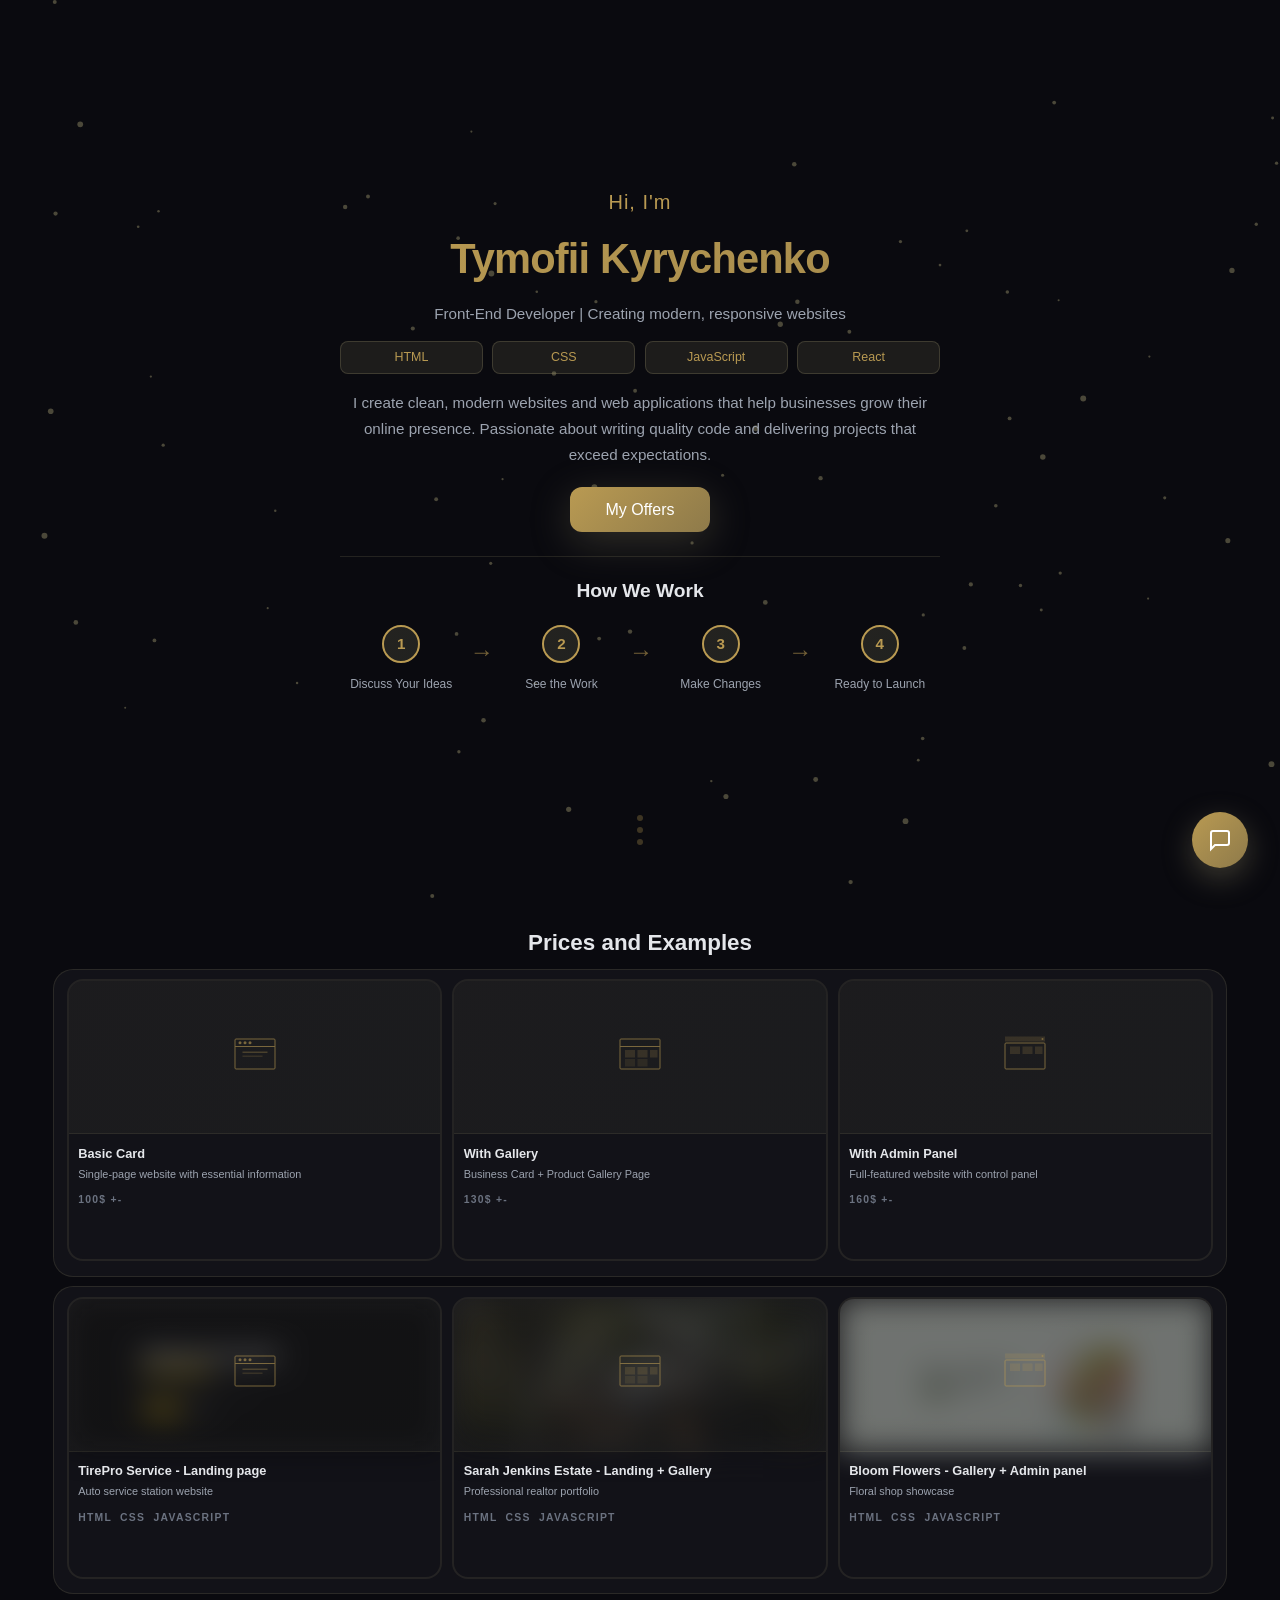
==== commit 56355142: "v" ====
--- a/index.html
+++ b/index.html
@@ -9,7 +9,7 @@
     <meta property="og:title" content="Tymofii Kyrychenko">
     <meta property="og:description" content="Modern, responsive websites and web applications with clean code and great UX.">
     <meta property="og:type" content="website">
-    <link rel="stylesheet" href="style.css?v=1.3">
+    <link rel="stylesheet" href="style.css?v=1.5">
 </head>
 <body>
     <!-- Canvas for interactive background -->
@@ -355,6 +355,6 @@
     </div>
     </main>
 
-    <script src="script.js?v=1.3"></script>
+    <script src="script.js?v=1.5"></script>
 </body>
 </html>
--- a/style.css
+++ b/style.css
@@ -270,11 +270,21 @@
     font-weight: 500;
     transition: all 0.3s ease;
     text-align: center;
+    cursor: pointer;
+    user-select: none;
+    position: relative;
 }
 
 .tech-tag:hover {
     background: rgba(139, 133, 99, 0.25);
     border-color: var(--accent-primary);
+    transform: translateY(-2px);
+    box-shadow: 0 5px 15px rgba(139, 133, 99, 0.15);
+}
+
+.tech-tag:active {
+    transform: translateY(0);
+    box-shadow: 0 2px 8px rgba(139, 133, 99, 0.1);
 }
 
 .hero-description {
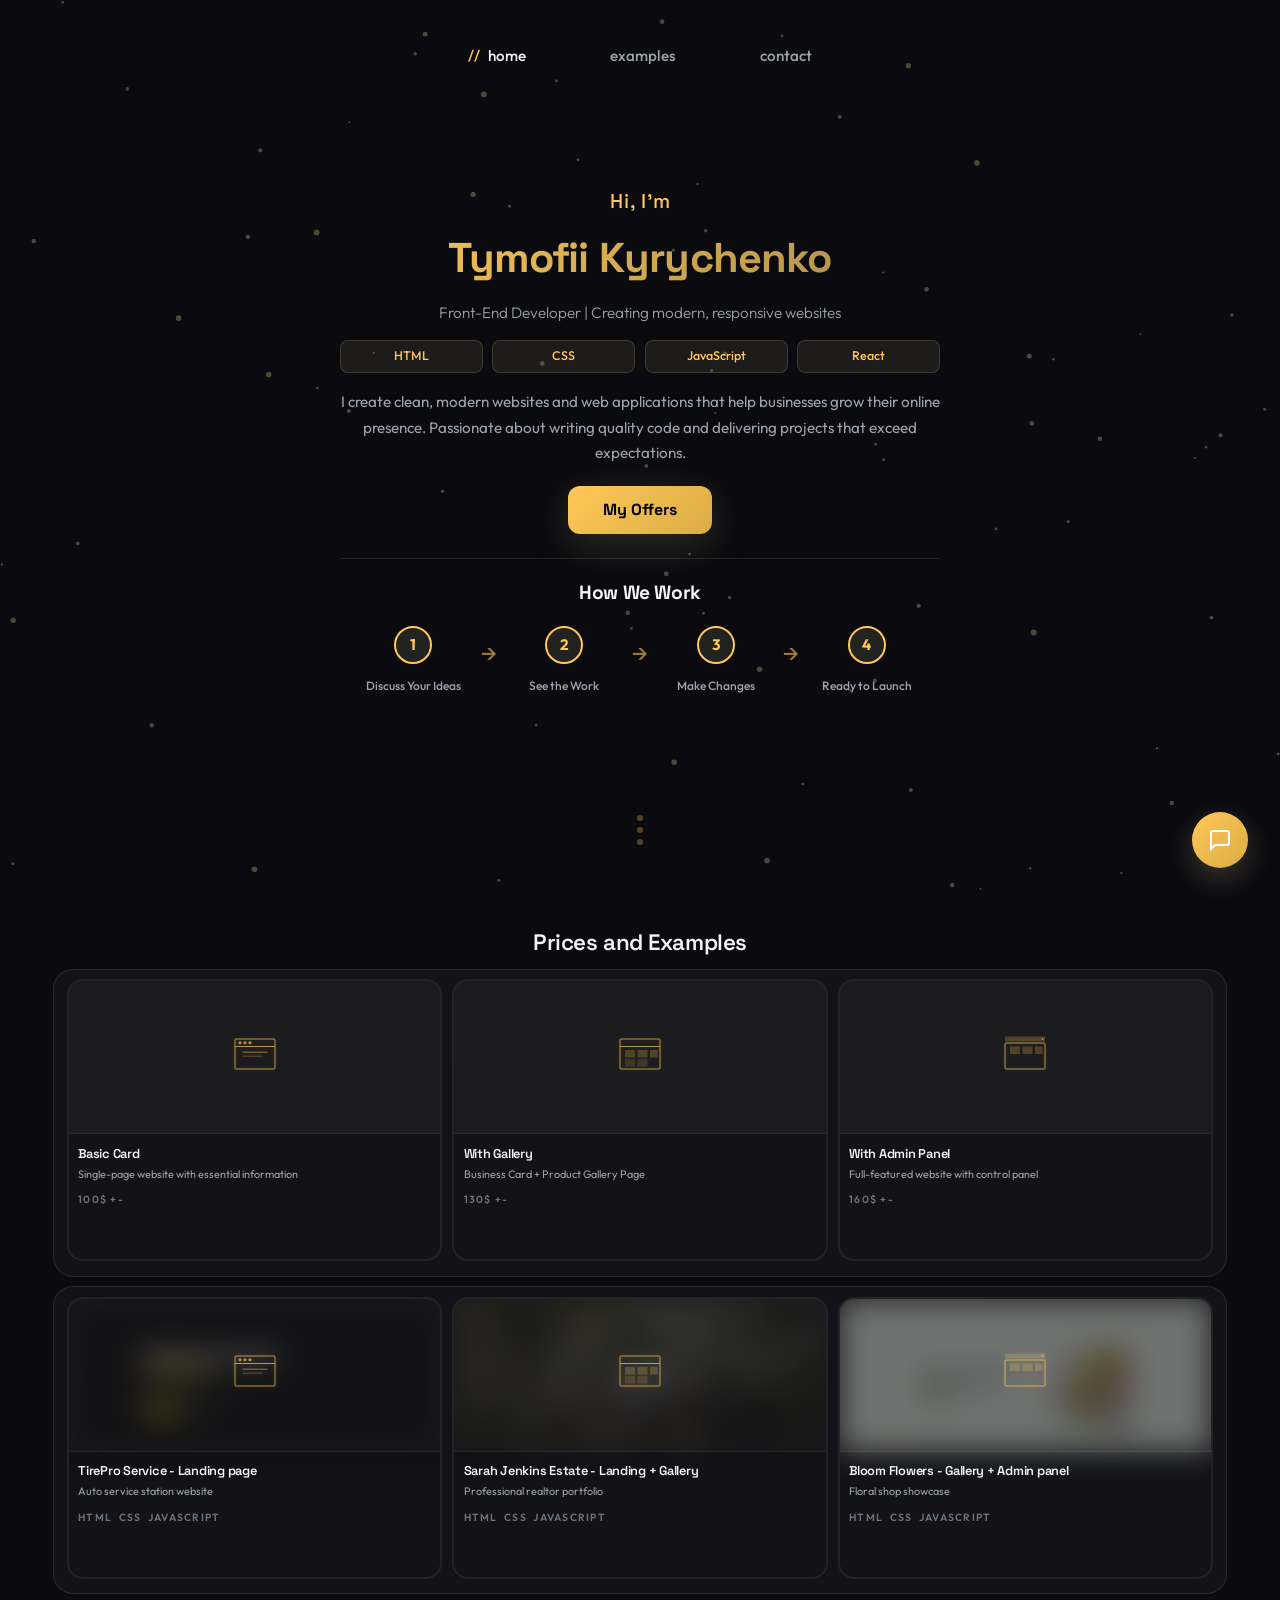
==== commit 1b16d723: "v" ====
--- a/index.html
+++ b/index.html
@@ -9,7 +9,13 @@
     <meta property="og:title" content="Tymofii Kyrychenko">
     <meta property="og:description" content="Modern, responsive websites and web applications with clean code and great UX.">
     <meta property="og:type" content="website">
-    <link rel="stylesheet" href="style.css?v=1.5">
+    
+    <!-- Fonts -->
+    <link rel="preconnect" href="https://fonts.googleapis.com">
+    <link rel="preconnect" href="https://fonts.gstatic.com" crossorigin>
+    <link href="https://fonts.googleapis.com/css2?family=Outfit:wght@300;400;500;600&family=Space+Grotesk:wght@400;500;600;700&display=swap" rel="stylesheet">
+    
+    <link rel="stylesheet" href="style.css?v=2.8">
 </head>
 <body>
     <!-- Canvas for interactive background -->
@@ -38,6 +44,15 @@
     <main>
     <!-- Hero section -->
     <section class="hero" id="home" aria-label="Intro">
+        <!-- Static Navigation for Hero -->
+        <div class="hero-nav-container">
+            <ul class="nav-menu">
+                <li><a href="#home" class="nav-link">home</a></li>
+                <li><a href="#portfolio" class="nav-link">examples</a></li>
+                <li><a href="#contactModal" class="nav-link" id="heroContactBtn">contact</a></li>
+            </ul>
+        </div>
+
         <div class="container">
             <div class="hero-content">
                 <h2 class="hero-greeting">Hi, I'm</h2>
@@ -355,6 +370,6 @@
     </div>
     </main>
 
-    <script src="script.js?v=1.5"></script>
+    <script src="script.js?v=2.7"></script>
 </body>
 </html>
--- a/style.css
+++ b/style.css
@@ -1,4 +1,4 @@
-* {
+﻿* {
     margin: 0;
     padding: 0;
     box-sizing: border-box;
@@ -7,26 +7,39 @@
 :root {
     --bg-dark: #0a0a0f;
     --bg-secondary: #121218;
-    --accent-primary: #b99a52;
-    --accent-secondary: #8e7a4a;
+    /* Р‘РѕР»РµРµ РЅР°СЃС‹С‰РµРЅРЅС‹Р№, "СЌР»РµРєС‚СЂРёС‡РµСЃРєРёР№" Р·РѕР»РѕС‚РѕР№ РІРјРµСЃС‚Рѕ РїС‹Р»СЊРЅРѕРіРѕ */
+    --accent-primary: #ffc857; 
+    --accent-secondary: #dbac45;
     --accent-olive: #a68b4c;
-    --text-primary: #e5e7eb;
+    --text-primary: #f3f4f6;
     --text-secondary: #9ca3af;
     --text-muted: #6b7280;
 }
 
+html {
+    scroll-behavior: smooth;
+    scroll-padding-top: 60px; /* Offset for sticky header */
+}
+
 body {
-    font-family: -apple-system, BlinkMacSystemFont, 'Segoe UI', Roboto, 'Helvetica Neue', Arial, sans-serif;
+    /* РЁСЂРёС„С‚ Outfit РґР»СЏ РѕСЃРЅРѕРІРЅРѕРіРѕ С‚РµРєСЃС‚Р° - СЃРѕРІСЂРµРјРµРЅРЅС‹Р№, РіРµРѕРјРµС‚СЂРёС‡РЅС‹Р№, РґСЂСѓР¶РµР»СЋР±РЅС‹Р№ */
+    font-family: 'Outfit', -apple-system, BlinkMacSystemFont, sans-serif;
     background: var(--bg-dark);
     color: var(--text-primary);
     line-height: 1.6;
     overflow-x: hidden;
     overflow-y: scroll;
     height: 100vh;
-    scroll-behavior: smooth;
+    /* scroll-behavior: smooth; - Moved to html to fix scroll-padding support */
     -webkit-overflow-scrolling: touch;
     user-select: none;
     -webkit-user-select: none;
+}
+
+/* Р—Р°РіРѕР»РѕРІРєРё - Space Grotesk (С‚РµС…РЅРѕ-СЃС‚РёР»СЊ, "РєРѕСЃРјРёС‡РµСЃРєРёР№") */
+h1, h2, h3, h4, h5, h6, .game-card {
+    font-family: 'Space Grotesk', sans-serif;
+    letter-spacing: -0.02em;
 }
 
 body.modal-open {
@@ -131,7 +144,7 @@
     image-rendering: crisp-edges;
 }
 
-/* Навигация */
+/* РќР°РІРёРіР°С†РёСЏ */
 .navbar {
     position: fixed;
     top: 0;
@@ -197,7 +210,7 @@
     color: var(--text-primary);
 }
 
-/* Контейнер */
+/* РљРѕРЅС‚РµР№РЅРµСЂ */
 .container {
     max-width: 1200px;
     margin: 0 auto;
@@ -206,7 +219,7 @@
     z-index: 1;
 }
 
-/* Первый экран */
+/* РџРµСЂРІС‹Р№ СЌРєСЂР°РЅ */
 .hero {
     height: 100vh;
     min-height: 100vh;
@@ -354,23 +367,32 @@
     margin-top: 0.5rem;
 }
 
-/* Кнопки */
+/* РљРЅРѕРїРєРё */
 .btn-primary {
     background: linear-gradient(135deg, var(--accent-primary), var(--accent-secondary));
-    color: white;
+    color: #000; /* Pure black becomes transparent with mix-blend-mode: lighten */
     border: none;
     padding: 1rem 2.5rem;
     font-size: 1.125rem;
     border-radius: 0.75rem;
     cursor: pointer;
     transition: all 0.3s ease;
-    font-weight: 500;
+    font-weight: 700;
+    font-family: 'Space Grotesk', sans-serif;
+    /* text-transform: uppercase; - Removed to keep only first letters capitalized */
     box-shadow: 0 10px 40px rgba(139, 133, 99, 0.3);
+    mix-blend-mode: lighten; /* This creates the true "cutout" effect */
+}
+
+/* Р­С„С„РµРєС‚ "РІС‹СЂРµР·Р°РЅРЅРѕРіРѕ" С‚РµРєСЃС‚Р° РїСЂРё РЅР°РІРµРґРµРЅРёРё РєСѓСЂСЃРѕСЂР° */
+.btn-primary:active {
+    box-shadow: 0 5px 20px rgba(139, 133, 99, 0.2);
+    transform: translateY(0);
 }
 
 .btn-primary:hover {
     transform: translateY(-2px);
-    box-shadow: 0 15px 50px rgba(139, 133, 99, 0.5);
+    box-shadow: 0 15px 50px rgba(139, 133, 99, 0.5); /* Restore hover shadow */
 }
 
 /* Scroll Indicator */
@@ -474,7 +496,7 @@
     height: 24px;
 }
 
-/* Портфолио */
+/* РџРѕСЂС‚С„РѕР»РёРѕ */
 .portfolio {
     height: 100vh;
     margin: 0;
@@ -543,13 +565,17 @@
 
 .preview-placeholder svg {
     color: var(--accent-primary);
-    opacity: 0.6;
-    transition: all 0.4s ease;
+    opacity: 0.7;
+    stroke-width: 1.5;
+    transition: all 0.5s cubic-bezier(0.4, 0, 0.2, 1);
+    filter: drop-shadow(0 0 2px rgba(255, 200, 87, 0.2));
 }
 
 .variant:hover .preview-placeholder svg {
     opacity: 1;
-    transform: scale(1.05);
+    stroke-width: 2;
+    transform: perspective(500px) rotateX(5deg) scale(1.05);
+    filter: drop-shadow(0 0 8px var(--accent-primary));
 }
 
 .variant-info {
@@ -582,12 +608,12 @@
     font-weight: 600;
 }
 
-/* Стили для карточек с примерами работ (второй ряд) */
+/* РЎС‚РёР»Рё РґР»СЏ РєР°СЂС‚РѕС‡РµРє СЃ РїСЂРёРјРµСЂР°РјРё СЂР°Р±РѕС‚ (РІС‚РѕСЂРѕР№ СЂСЏРґ) */
 .variant[data-image] {
     position: relative;
 }
 
-/* Фоновое изображение на всю карточку - показывается при hover */
+/* Р¤РѕРЅРѕРІРѕРµ РёР·РѕР±СЂР°Р¶РµРЅРёРµ РЅР° РІСЃСЋ РєР°СЂС‚РѕС‡РєСѓ - РїРѕРєР°Р·С‹РІР°РµС‚СЃСЏ РїСЂРё hover */
 .variant[data-image]::before {
     content: '';
     position: absolute;
@@ -627,14 +653,14 @@
     opacity: 1;
 }
 
-/* Preview для карточек с изображениями */
+/* Preview РґР»СЏ РєР°СЂС‚РѕС‡РµРє СЃ РёР·РѕР±СЂР°Р¶РµРЅРёСЏРјРё */
 .variant[data-image] .variant-preview {
     position: relative;
     z-index: 2;
     transition: opacity 0.5s ease;
 }
 
-/* Размытый фон в preview по умолчанию */
+/* Р Р°Р·РјС‹С‚С‹Р№ С„РѕРЅ РІ preview РїРѕ СѓРјРѕР»С‡Р°РЅРёСЋ */
 .variant[data-image] .variant-preview::before {
     content: '';
     position: absolute;
@@ -655,7 +681,7 @@
     opacity: 0;
 }
 
-/* SVG иконка */
+/* SVG РёРєРѕРЅРєР° */
 .variant[data-image] .preview-placeholder {
     position: relative;
     z-index: 3;
@@ -670,7 +696,7 @@
     transform: scale(0.95);
 }
 
-/* Текстовая часть */
+/* РўРµРєСЃС‚РѕРІР°СЏ С‡Р°СЃС‚СЊ */
 .variant[data-image] .variant-info {
     position: relative;
     z-index: 2;
@@ -714,7 +740,7 @@
     opacity: 1; 
 }
 
-/* Модальное окно */
+/* РњРѕРґР°Р»СЊРЅРѕРµ РѕРєРЅРѕ */
 .modal {
     position: fixed;
     top: 0;
@@ -845,7 +871,7 @@
     font-size: 1.125rem;
 }
 
-/* Анимации */
+/* РђРЅРёРјР°С†РёРё */
 @keyframes fadeInUp {
     from {
         opacity: 0;
@@ -877,7 +903,7 @@
     }
 }
 
-/* Включение scroll-snap только на десктопе */
+/* Р’РєР»СЋС‡РµРЅРёРµ scroll-snap С‚РѕР»СЊРєРѕ РЅР° РґРµСЃРєС‚РѕРїРµ */
 @media (min-width: 1440px) {
     body {
         scroll-snap-type: y mandatory;
@@ -918,7 +944,7 @@
     }
 }
 
-/* Адаптивность */
+/* РђРґР°РїС‚РёРІРЅРѕСЃС‚СЊ */
 @media (max-width: 1024px) {
     .portfolio {
         padding: 3rem 0;
@@ -1020,7 +1046,7 @@
     }
 }
 
-/* Touch оптимизация */
+/* Touch РѕРїС‚РёРјРёР·Р°С†РёСЏ */
 @media (hover: none) and (pointer: coarse) {
     .variant:hover {
         transform: none;
@@ -1039,8 +1065,8 @@
     }
 }
 
-/* ========== IPHONE ПОРТРЕТНЫЙ РЕЖИМ ========== */
-/* Маленькие iPhone (SE, 12/13 mini) */
+/* ========== IPHONE РџРћР РўР Р•РўРќР«Р™ Р Р•Р–РРњ ========== */
+/* РњР°Р»РµРЅСЊРєРёРµ iPhone (SE, 12/13 mini) */
 @media (max-width: 390px) and (orientation: portrait) {
     .navbar {
         padding: 0.4rem 0;
@@ -1183,7 +1209,7 @@
     }
 }
 
-/* Обычные iPhone (12/13/14/15 normal) */
+/* РћР±С‹С‡РЅС‹Рµ iPhone (12/13/14/15 normal) */
 @media (min-width: 391px) and (max-width: 430px) and (orientation: portrait) {
     .navbar {
         padding: 0.5rem 0;
@@ -1315,7 +1341,7 @@
     }
 }
 
-/* Большие iPhone (Max, Plus) */
+/* Р‘РѕР»СЊС€РёРµ iPhone (Max, Plus) */
 @media (min-width: 431px) and (max-width: 540px) and (orientation: portrait) {
     .navbar {
         padding: 0.55rem 0;
@@ -1429,7 +1455,7 @@
     }
 }
 
-/* ========== IPHONE ГОРИЗОНТАЛЬНЫЙ РЕЖИМ ========== */
+/* ========== IPHONE Р“РћР РР—РћРќРўРђР›Р¬РќР«Р™ Р Р•Р–РРњ ========== */
 @media (orientation: landscape) and (max-width: 540px) {
     .portfolio-row {
         gap: 0.75rem;
@@ -1516,7 +1542,7 @@
     }
 }
 
-/* ========== IPAD ПОРТРЕТНЫЙ РЕЖИМ ========== */
+/* ========== IPAD РџРћР РўР Р•РўРќР«Р™ Р Р•Р–РРњ ========== */
 @media (min-width: 600px) and (max-width: 900px) and (orientation: portrait) {
     .hero,
     .portfolio {
@@ -1674,7 +1700,7 @@
     }
 }
 
-/* ========== IPAD ГОРИЗОНТАЛЬНЫЙ РЕЖИМ (Landscape) ========== */
+/* ========== IPAD Р“РћР РР—РћРќРўРђР›Р¬РќР«Р™ Р Р•Р–РРњ (Landscape) ========== */
 @media (min-width: 900px) and (max-width: 1366px) and (orientation: landscape) {
     .hero,
     .portfolio {
@@ -1808,7 +1834,7 @@
     }
 }
 
-/* ========== ОЧЕНЬ БОЛЬШИЕ IPAD (12.9") ========== */
+/* ========== РћР§Р•РќР¬ Р‘РћР›Р¬РЁРР• IPAD (12.9") ========== */
 @media (min-width: 1024px) and (max-width: 1366px) and (orientation: portrait) {
     .hero,
     .portfolio {
@@ -2109,7 +2135,7 @@
     }
 }
 
-/* Оптимизация для очень маленьких экранов */
+/* РћРїС‚РёРјРёР·Р°С†РёСЏ РґР»СЏ РѕС‡РµРЅСЊ РјР°Р»РµРЅСЊРєРёС… СЌРєСЂР°РЅРѕРІ */
 @media (max-height: 600px) {
     .hero {
         min-height: auto;
@@ -2119,3 +2145,21 @@
         margin-top: 0;
     }
 }
+
+/* Hero Navigation (Static) */
+.hero-nav-container {
+    position: absolute;
+    top: 0;
+    left: 0;
+    width: 100%;
+    padding: 2rem 0;
+    display: flex;
+    justify-content: center;
+    z-index: 10;
+}
+
+@media (max-width: 480px) {
+    .hero-nav-container {
+        padding: 1.5rem 0;
+    }
+}
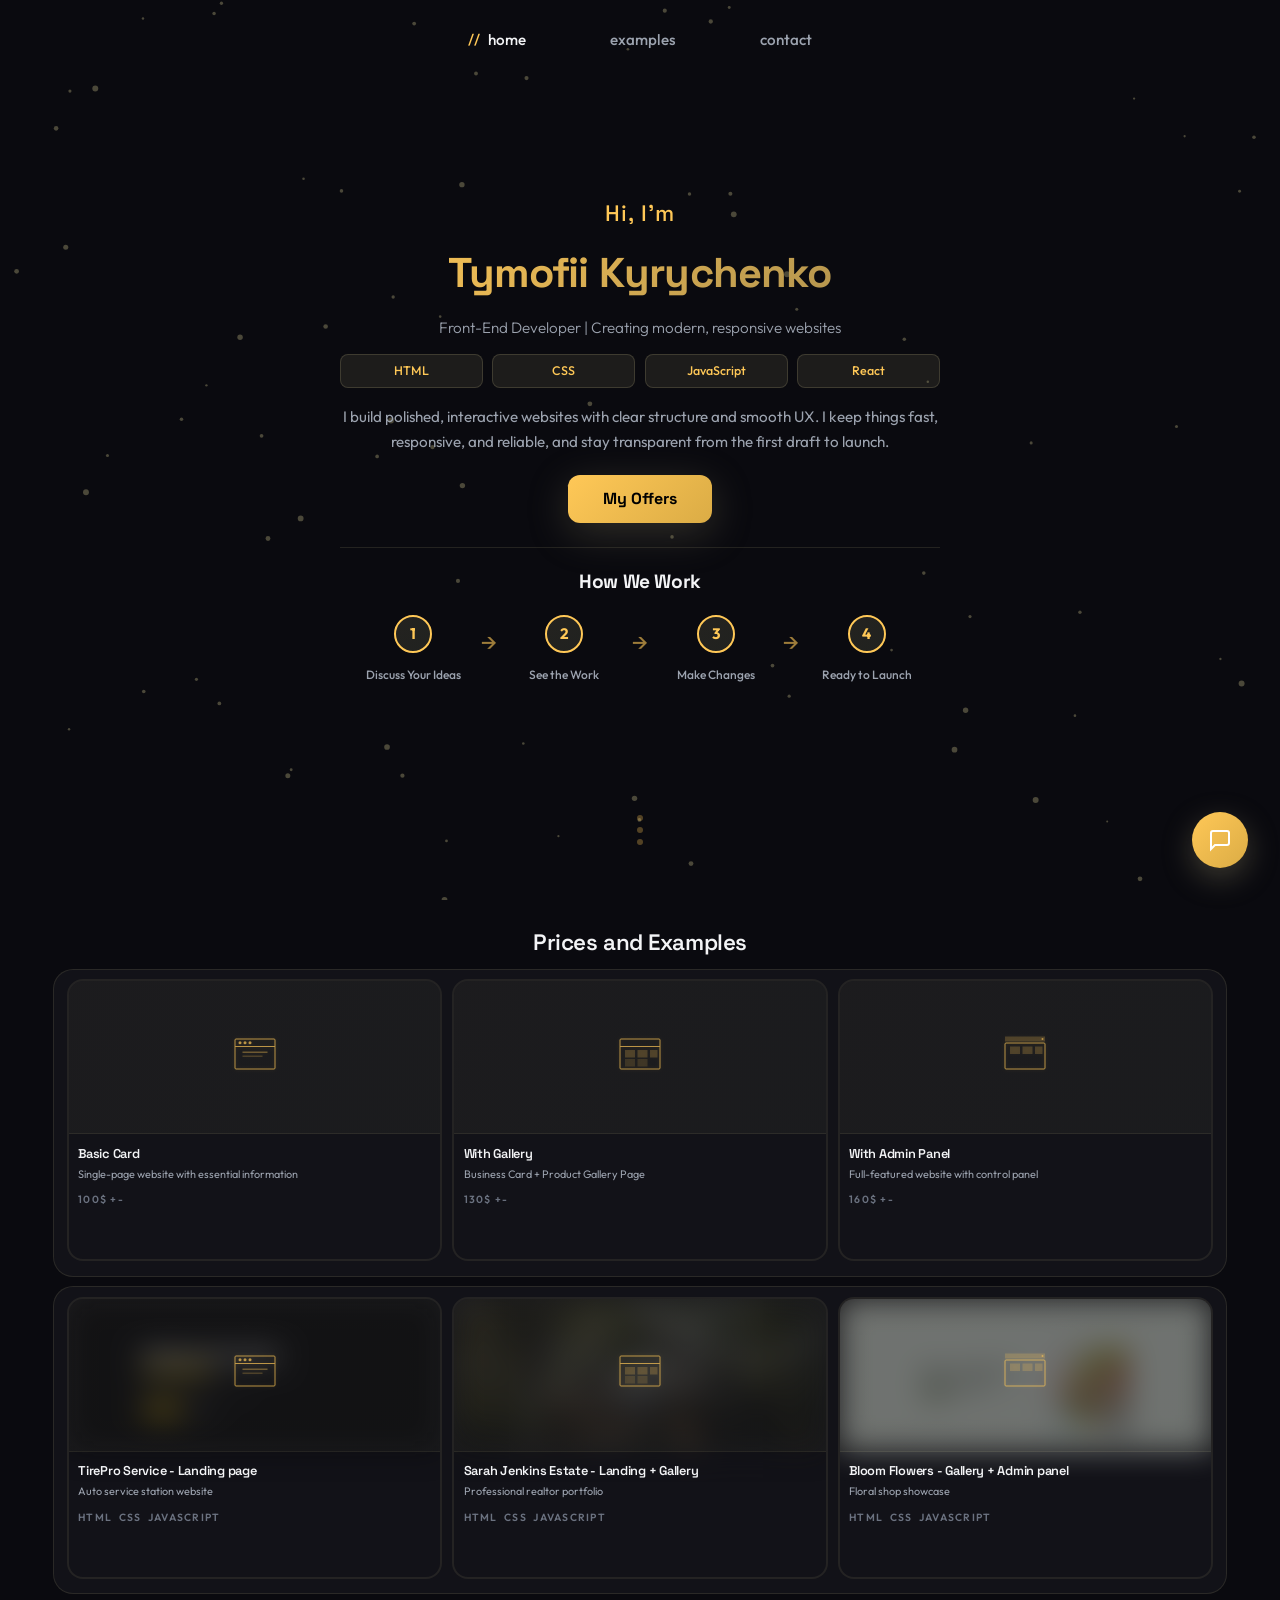
==== commit f50914c4: "v" ====
--- a/index.html
+++ b/index.html
@@ -15,7 +15,7 @@
     <link rel="preconnect" href="https://fonts.gstatic.com" crossorigin>
     <link href="https://fonts.googleapis.com/css2?family=Outfit:wght@300;400;500;600&family=Space+Grotesk:wght@400;500;600;700&display=swap" rel="stylesheet">
     
-    <link rel="stylesheet" href="style.css?v=2.8">
+    <link rel="stylesheet" href="style.css?v=3.5">
 </head>
 <body>
     <!-- Canvas for interactive background -->
@@ -67,8 +67,7 @@
                 </div>
 
                 <p class="hero-description">
-                    I create clean, modern websites and web applications that help businesses grow their online presence. 
-                    Passionate about writing quality code and delivering projects that exceed expectations.
+                    I build polished, interactive websites with clear structure and smooth UX. I keep things fast, responsive, and reliable, and stay transparent from the first draft to launch.
                 </p>
                 
                 <button class="btn-primary" id="myOffersBtn" type="button">My Offers</button>
--- a/style.css
+++ b/style.css
@@ -19,6 +19,16 @@
 html {
     scroll-behavior: smooth;
     scroll-padding-top: 60px; /* Offset for sticky header */
+}
+
+/* Hide scrollbars on desktop without disabling scroll */
+html {
+    scrollbar-width: none; /* Firefox */
+}
+
+html::-webkit-scrollbar {
+    width: 0;
+    height: 0;
 }
 
 body {
@@ -34,6 +44,16 @@
     -webkit-overflow-scrolling: touch;
     user-select: none;
     -webkit-user-select: none;
+}
+
+/* Hide scrollbars on desktop without disabling scroll */
+body {
+    scrollbar-width: none; /* Firefox */
+}
+
+body::-webkit-scrollbar {
+    width: 0;
+    height: 0;
 }
 
 /* Р—Р°РіРѕР»РѕРІРєРё - Space Grotesk (С‚РµС…РЅРѕ-СЃС‚РёР»СЊ, "РєРѕСЃРјРёС‡РµСЃРєРёР№") */
@@ -249,7 +269,7 @@
 }
 
 .hero-greeting {
-    font-size: 1.25rem;
+    font-size: 1.4rem;
     color: var(--accent-primary);
     margin-bottom: 0.5rem;
     font-weight: 500;
@@ -284,7 +304,6 @@
     transition: all 0.3s ease;
     text-align: center;
     cursor: pointer;
-    user-select: none;
     position: relative;
 }
 
@@ -2152,7 +2171,7 @@
     top: 0;
     left: 0;
     width: 100%;
-    padding: 2rem 0;
+    padding: 1rem 0;
     display: flex;
     justify-content: center;
     z-index: 10;
@@ -2160,6 +2179,6 @@
 
 @media (max-width: 480px) {
     .hero-nav-container {
-        padding: 1.5rem 0;
-    }
-}
+        padding: 0.8rem 0;
+    }
+}
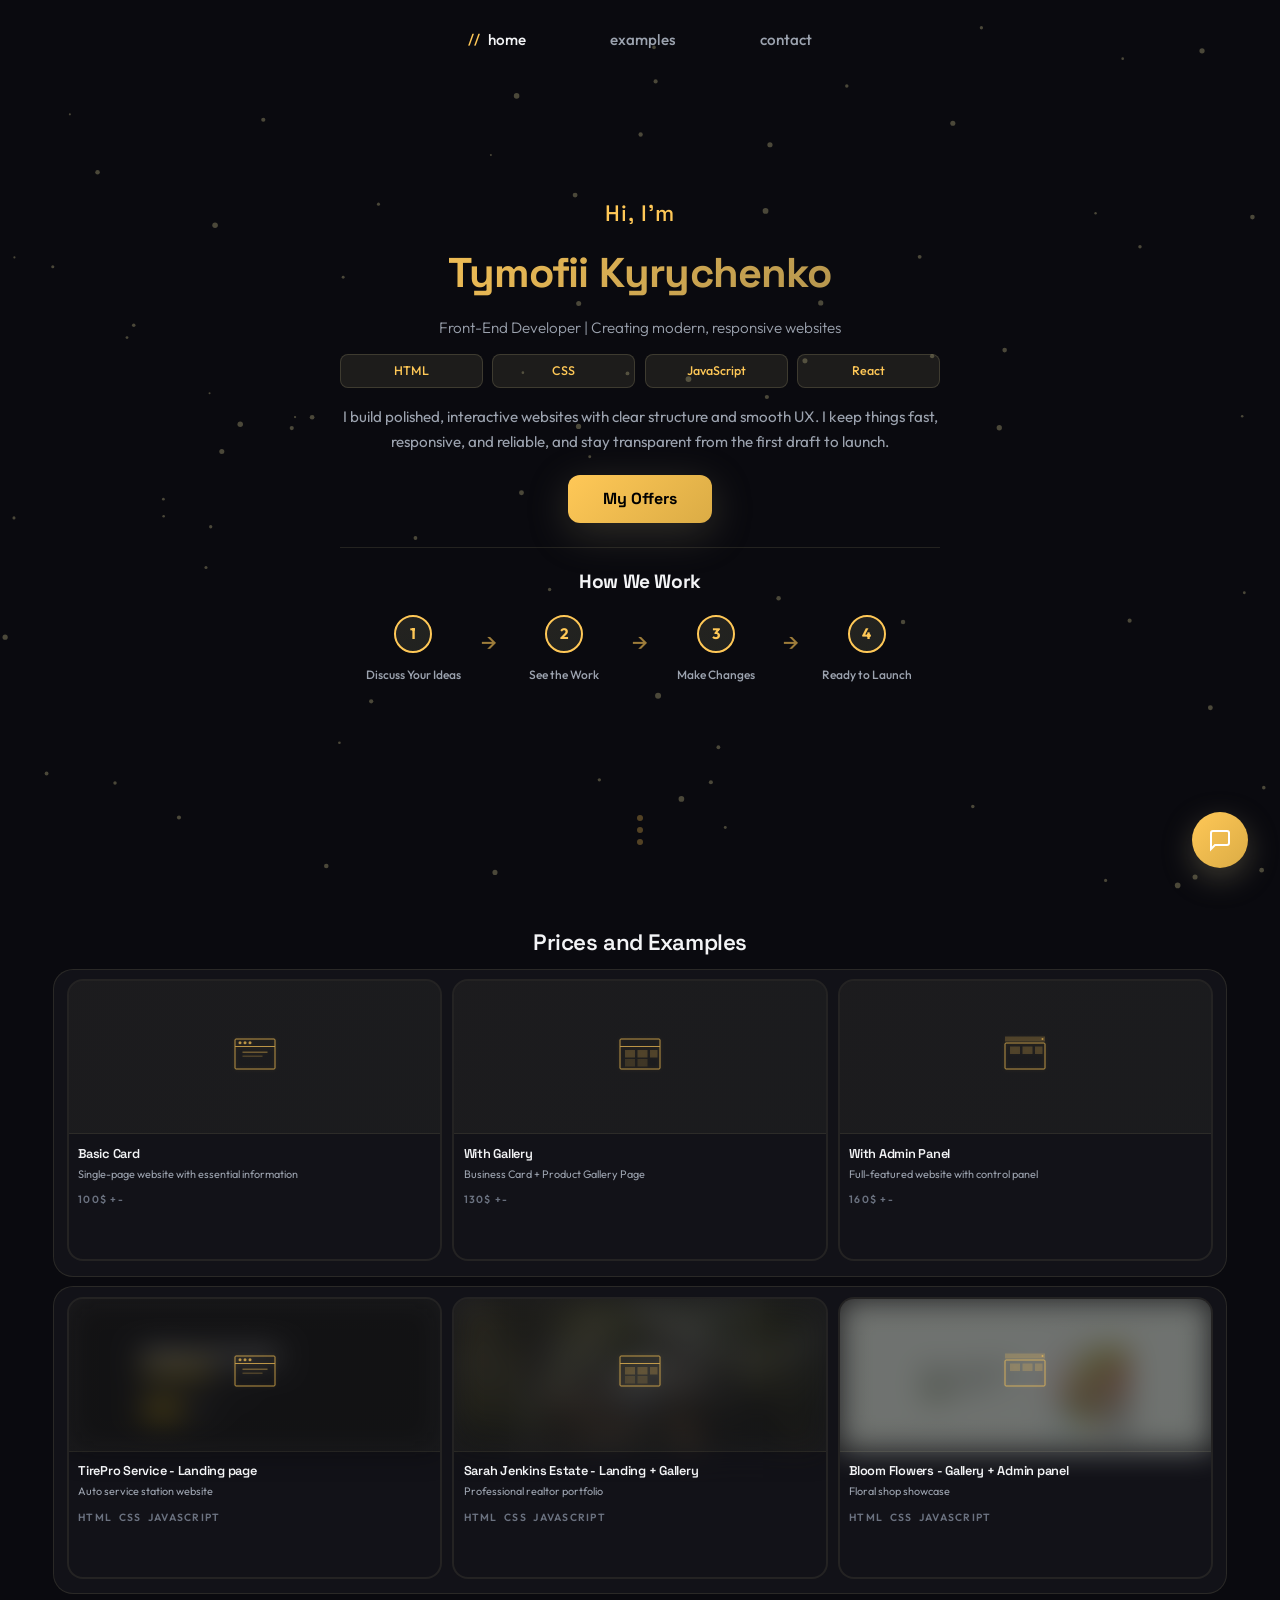
==== commit fd5de09b: "v" ====
--- a/index.html
+++ b/index.html
@@ -339,19 +339,35 @@
             </button>
             <h2 id="contactTitle">Contacts</h2>
             <div class="contacts">
-                <a href="mailto:tmxkir14@gmail.com" class="contact-item">
-                    <svg width="24" height="24" viewBox="0 0 24 24" fill="none" stroke="currentColor" stroke-width="2">
-                        <path d="M4 4h16c1.1 0 2 .9 2 2v12c0 1.1-.9 2-2 2H4c-1.1 0-2-.9-2-2V6c0-1.1.9-2 2-2z"></path>
-                        <polyline points="22,6 12,13 2,6"></polyline>
-                    </svg>
-                    <span>tmxkir14@gmail.com</span>
-                </a>
-                <a href="tel:+48734496075" class="contact-item">
-                    <svg width="24" height="24" viewBox="0 0 24 24" fill="none" stroke="currentColor" stroke-width="2" stroke-linecap="round" stroke-linejoin="round">
-                        <path d="M22 16.92v3a2 2 0 0 1-2.18 2 19.79 19.79 0 0 1-8.63-3.07 19.5 19.5 0 0 1-6-6 19.79 19.79 0 0 1-3.07-8.67A2 2 0 0 1 4.11 2h3a2 2 0 0 1 2 1.72 12.84 12.84 0 0 0 .7 2.81 2 2 0 0 1-.45 2.11L8.09 9.91a16 16 0 0 0 6 6l1.27-1.27a2 2 0 0 1 2.11-.45 12.84 12.84 0 0 0 2.81.7A2 2 0 0 1 22 16.92z"></path>
-                    </svg>
-                    <span>+48 734-496-075</span>
-                </a>
+                <div class="contact-row">
+                    <a href="mailto:tmxkir14@gmail.com" class="contact-item">
+                        <svg width="24" height="24" viewBox="0 0 24 24" fill="none" stroke="currentColor" stroke-width="2">
+                            <path d="M4 4h16c1.1 0 2 .9 2 2v12c0 1.1-.9 2-2 2H4c-1.1 0-2-.9-2-2V6c0-1.1.9-2 2-2z"></path>
+                            <polyline points="22,6 12,13 2,6"></polyline>
+                        </svg>
+                        <span>tmxkir14@gmail.com</span>
+                    </a>
+                    <button class="copy-square-btn" type="button" aria-label="Copy email" data-copy="tmxkir14@gmail.com" title="Copy email">
+                        <svg width="20" height="20" viewBox="0 0 24 24" fill="none" stroke="currentColor" stroke-width="2">
+                            <rect x="9" y="9" width="13" height="13" rx="2" ry="2"></rect>
+                            <path d="M5 15H4a2 2 0 0 1-2-2V4a2 2 0 0 1 2-2h9a2 2 0 0 1 2 2v1"></path>
+                        </svg>
+                    </button>
+                </div>
+                <div class="contact-row">
+                    <a href="tel:+48734496075" class="contact-item">
+                        <svg width="24" height="24" viewBox="0 0 24 24" fill="none" stroke="currentColor" stroke-width="2" stroke-linecap="round" stroke-linejoin="round">
+                            <path d="M22 16.92v3a2 2 0 0 1-2.18 2 19.79 19.79 0 0 1-8.63-3.07 19.5 19.5 0 0 1-6-6 19.79 19.79 0 0 1-3.07-8.67A2 2 0 0 1 4.11 2h3a2 2 0 0 1 2 1.72 12.84 12.84 0 0 0 .7 2.81 2 2 0 0 1-.45 2.11L8.09 9.91a16 16 0 0 0 6 6l1.27-1.27a2 2 0 0 1 2.11-.45 12.84 12.84 0 0 0 2.81.7A2 2 0 0 1 22 16.92z"></path>
+                        </svg>
+                        <span>+48 734-496-075</span>
+                    </a>
+                    <button class="copy-square-btn" type="button" aria-label="Copy phone" data-copy="+48734496075" title="Copy phone">
+                        <svg width="20" height="20" viewBox="0 0 24 24" fill="none" stroke="currentColor" stroke-width="2">
+                            <rect x="9" y="9" width="13" height="13" rx="2" ry="2"></rect>
+                            <path d="M5 15H4a2 2 0 0 1-2-2V4a2 2 0 0 1 2-2h9a2 2 0 0 1 2 2v1"></path>
+                        </svg>
+                    </button>
+                </div>
                 <a href="https://t.me/minimal_sanity" class="contact-item" target="_blank" rel="noopener noreferrer">
                     <svg width="24" height="24" viewBox="0 0 24 24" fill="currentColor">
                         <path d="M12 2C6.48 2 2 6.48 2 12s4.48 10 10 10 10-4.48 10-10S17.52 2 12 2zm4.64 6.8c-.15 1.58-.8 5.42-1.13 7.19-.14.75-.42 1-.68 1.03-.58.05-1.02-.38-1.58-.75-.88-.58-1.38-.94-2.23-1.5-.99-.65-.35-1.01.22-1.59.15-.15 2.71-2.48 2.76-2.69a.2.2 0 00-.05-.18c-.06-.05-.14-.03-.21-.02-.09.02-1.49.95-4.22 2.79-.4.27-.76.41-1.08.4-.36-.01-1.04-.2-1.55-.37-.63-.2-1.12-.31-1.08-.66.02-.18.27-.36.74-.55 2.92-1.27 4.86-2.11 5.83-2.51 2.78-1.16 3.35-1.36 3.73-1.36.08 0 .27.02.39.12.1.08.13.19.14.27-.01.06.01.24 0 .38z"/>
--- a/style.css
+++ b/style.css
@@ -890,6 +890,58 @@
     font-size: 1.125rem;
 }
 
+.contact-row {
+    display: flex;
+    gap: 0.75rem;
+    align-items: center;
+}
+
+.contact-row .contact-item {
+    flex: 1;
+}
+
+.copy-square-btn {
+    flex-shrink: 0;
+    aspect-ratio: 1 / 1;
+    height: 100%;
+    min-height: 72px;
+    max-height: 100px;
+    padding: 0;
+    background: rgba(139, 133, 99, 0.08);
+    border-radius: 0.75rem;
+    color: var(--accent-primary);
+    cursor: pointer;
+    transition: all 0.3s ease;
+    border: 1px solid rgba(139, 133, 99, 0.15);
+    display: flex;
+    align-items: center;
+    justify-content: center;
+    font-size: 0;
+}
+
+.copy-square-btn:hover {
+    background: rgba(139, 133, 99, 0.15);
+    border-color: rgba(139, 133, 99, 0.35);
+    transform: translateX(5px);
+}
+
+.copy-square-btn:active {
+    transform: translateX(3px);
+}
+
+.copy-square-btn.copied {
+    background: rgba(76, 175, 80, 0.15);
+    border-color: rgba(76, 175, 80, 0.35);
+    color: #4caf50;
+}
+
+/* Hide copy buttons on mobile */
+@media (max-width: 768px) {
+    .copy-square-btn {
+        display: none;
+    }
+}
+
 /* РђРЅРёРјР°С†РёРё */
 @keyframes fadeInUp {
     from {
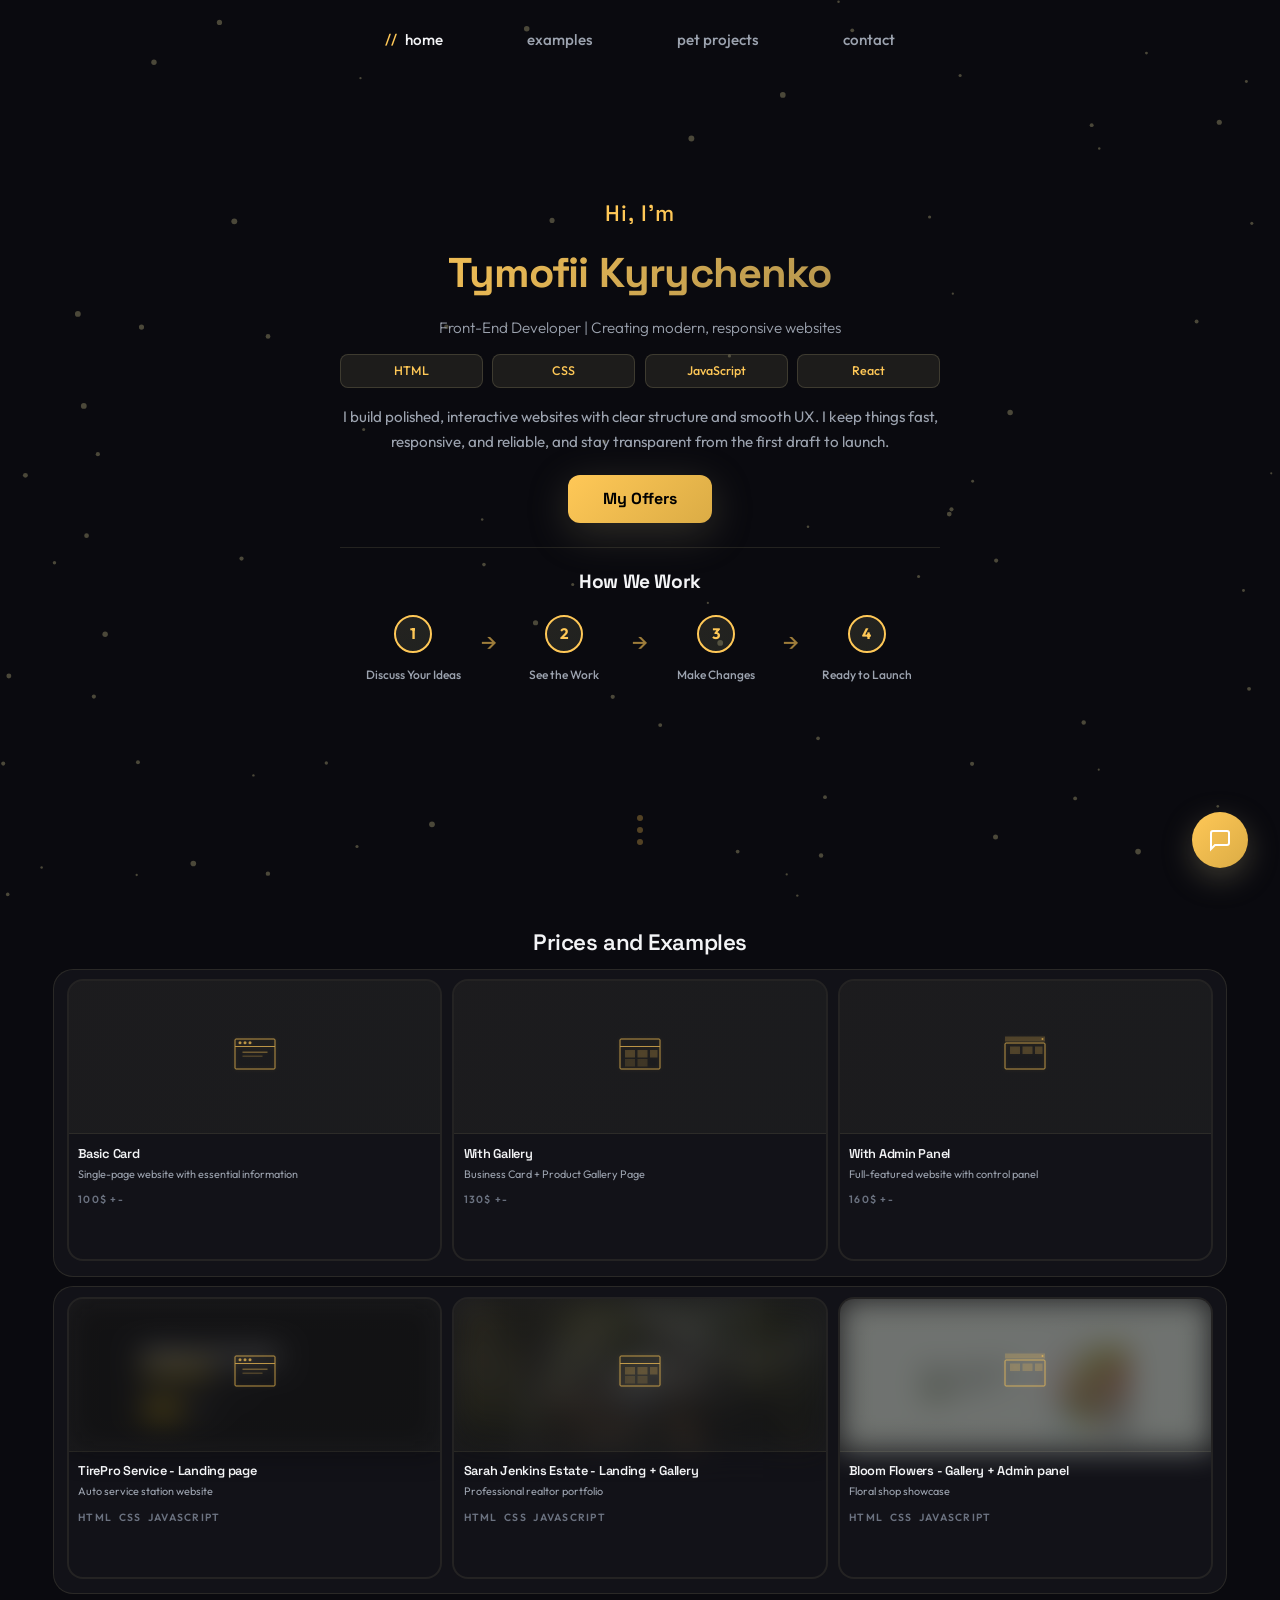
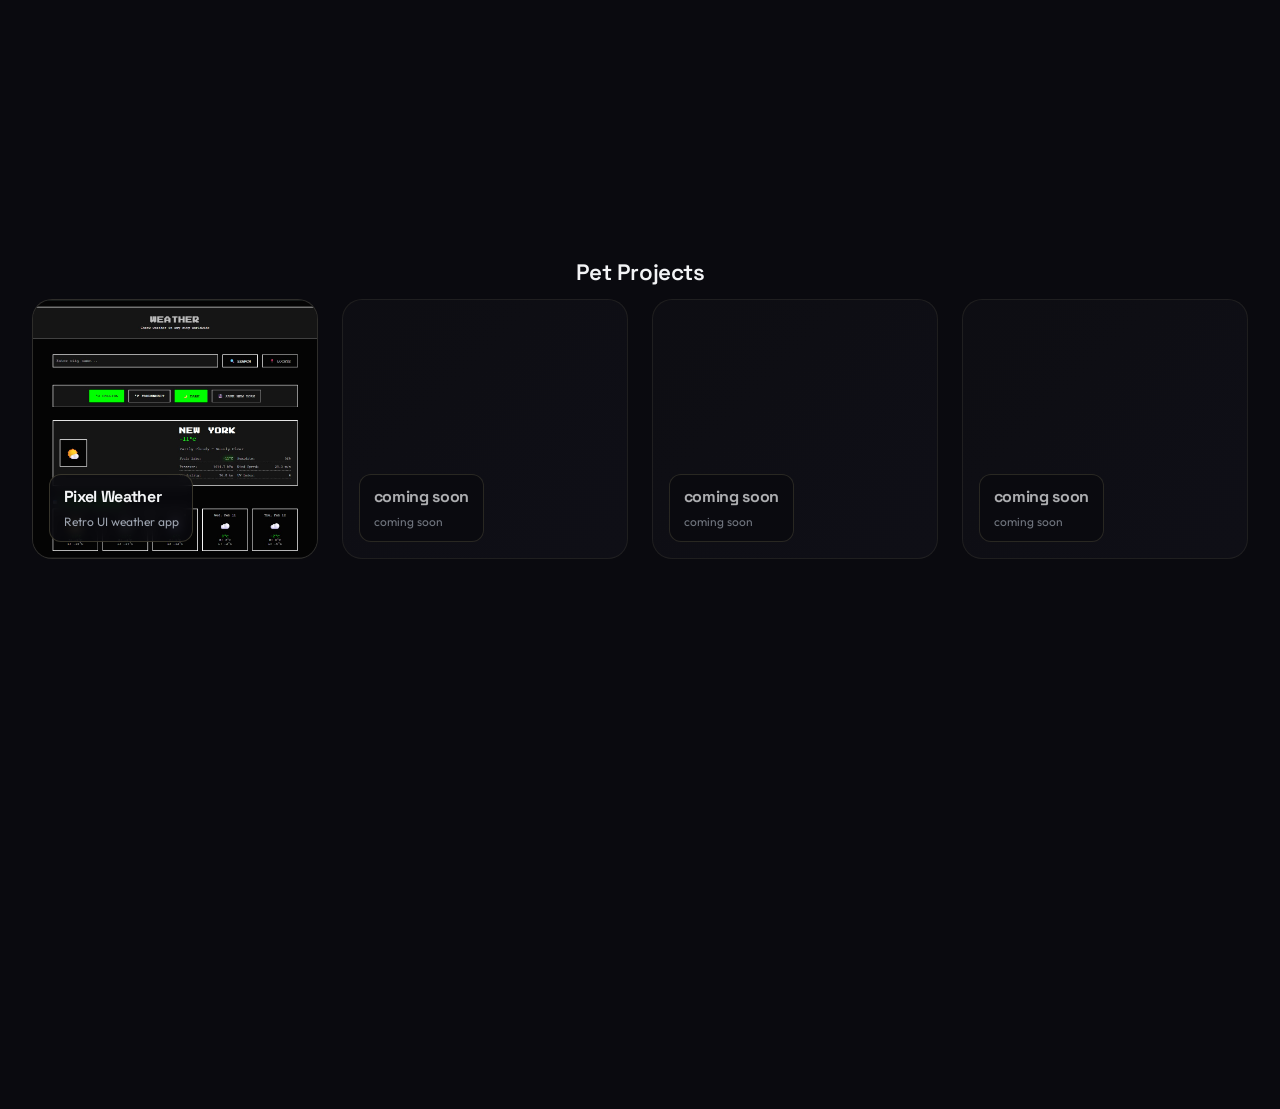
==== commit 2ff2aa41: "v" ====
--- a/index.html
+++ b/index.html
@@ -36,6 +36,7 @@
             <ul class="nav-menu">
                 <li><a href="#home" class="nav-link">home</a></li>
                 <li><a href="#portfolio" class="nav-link">examples</a></li>
+                <li><a href="#pet-projects" class="nav-link">pet projects</a></li>
                 <li><a href="#contactModal" class="nav-link" id="navContactBtn">contact</a></li>
             </ul>
         </div>
@@ -43,12 +44,13 @@
 
     <main>
     <!-- Hero section -->
-    <section class="hero" id="home" aria-label="Intro">
+    <section class="hero snap-section" id="home" aria-label="Intro">
         <!-- Static Navigation for Hero -->
         <div class="hero-nav-container">
             <ul class="nav-menu">
                 <li><a href="#home" class="nav-link">home</a></li>
                 <li><a href="#portfolio" class="nav-link">examples</a></li>
+                <li><a href="#pet-projects" class="nav-link">pet projects</a></li>
                 <li><a href="#contactModal" class="nav-link" id="heroContactBtn">contact</a></li>
             </ul>
         </div>
@@ -109,7 +111,7 @@
     </section>
 
     <!-- Portfolio -->
-    <section class="portfolio" id="portfolio">
+    <section class="portfolio snap-section" id="portfolio">
         <h2 class="section-title">Prices and Examples</h2>
         <div class="portfolio-content">
             
@@ -267,6 +269,54 @@
                 <div class="swipe-hint" aria-hidden="true">swipe →</div>
             </div>
 
+        </div>
+    </section>
+
+    <!-- Pet Projects -->
+    <section class="pet-projects snap-section" id="pet-projects">
+        <h2 class="section-title">Pet Projects</h2>
+        <div class="pet-projects-grid">
+            <article class="pet-project-card" role="button" tabindex="0" aria-label="Pixel Weather project">
+                <div class="pet-project-image mobile-image-swap" data-mobile="img/Screenshot_mobile_weather.jpg" style="background-image: url('img/Screenshot_weather.jpg');"></div>
+                <div class="pet-project-meta">
+                    <h3>Pixel Weather</h3>
+                    <p>Retro UI weather app</p>
+                </div>
+                <div class="pet-project-actions" aria-hidden="true">
+                    <a class="pet-project-action" href="https://github.com/113lcl/weather-app" target="_blank" rel="noopener noreferrer">Repository</a>
+                    <a class="pet-project-action primary" href="https://113lcl.github.io/weather-app" target="_blank" rel="noopener noreferrer">Live Site</a>
+                </div>
+            </article>
+
+            <article class="pet-project-card coming-soon" role="button" tabindex="0" aria-label="TirePro Service project">
+                <div class="pet-project-meta">
+                    <h3>coming soon</h3>
+                    <p>coming soon</p>
+                </div>
+                <div class="pet-project-actions" aria-hidden="true">
+                    <span class="pet-project-action disabled">coming soon</span>
+                </div>
+            </article>
+
+            <article class="pet-project-card coming-soon" role="button" tabindex="0" aria-label="Real Estate project">
+                <div class="pet-project-meta">
+                    <h3>coming soon</h3>
+                    <p>coming soon</p>
+                </div>
+                <div class="pet-project-actions" aria-hidden="true">
+                    <span class="pet-project-action disabled">coming soon</span>
+                </div>
+            </article>
+
+            <article class="pet-project-card coming-soon" role="button" tabindex="0" aria-label="Bloom Flowers project">
+                <div class="pet-project-meta">
+                    <h3>coming soon</h3>
+                    <p>coming soon</p>
+                </div>
+                <div class="pet-project-actions" aria-hidden="true">
+                    <span class="pet-project-action disabled">coming soon</span>
+                </div>
+            </article>
         </div>
     </section>
 
--- a/style.css
+++ b/style.css
@@ -54,6 +54,17 @@
 body::-webkit-scrollbar {
     width: 0;
     height: 0;
+}
+
+@media (min-width: 1024px) and (hover: hover) and (pointer: fine) {
+    body {
+        scroll-snap-type: y mandatory;
+    }
+
+    .snap-section {
+        scroll-snap-align: start;
+        scroll-snap-stop: always;
+    }
 }
 
 /* Р—Р°РіРѕР»РѕРІРєРё - Space Grotesk (С‚РµС…РЅРѕ-СЃС‚РёР»СЊ, "РєРѕСЃРјРёС‡РµСЃРєРёР№") */
@@ -627,7 +638,249 @@
     font-weight: 600;
 }
 
-/* РЎС‚РёР»Рё РґР»СЏ РєР°СЂС‚РѕС‡РµРє СЃ РїСЂРёРјРµСЂР°РјРё СЂР°Р±РѕС‚ (РІС‚РѕСЂРѕР№ СЂСЏРґ) */
+/* Pet Projects */
+.pet-projects {
+    height: 100vh;
+    margin: 0;
+    padding: 2.5rem 0 2rem 0;
+    position: relative;
+    display: flex;
+    flex-direction: column;
+    align-items: center;
+    justify-content: flex-start;
+}
+
+.pet-projects-grid {
+    width: 100%;
+    max-width: 1400px;
+    display: grid;
+    grid-template-columns: repeat(4, minmax(0, 1fr));
+    gap: 1.5rem;
+    padding: 0 2rem 2rem 2rem;
+    margin: 0 auto;
+}
+
+.pet-project-card {
+    position: relative;
+    border-radius: 1.25rem;
+    overflow: hidden;
+    border: 1px solid rgba(139, 133, 99, 0.25);
+    background: #0f1016;
+    min-height: 260px;
+    display: flex;
+    align-items: stretch;
+    cursor: pointer;
+    transition: transform 0.35s ease, box-shadow 0.35s ease, border-color 0.35s ease;
+}
+
+.pet-project-card:focus {
+    outline: 2px solid var(--accent-primary);
+    outline-offset: 2px;
+}
+
+.pet-project-card:hover {
+    transform: translateY(-8px);
+    border-color: var(--accent-primary);
+    box-shadow: 0 20px 50px rgba(139, 133, 99, 0.25);
+}
+
+.pet-project-image {
+    flex: 1;
+    background-size: cover;
+    background-position: center;
+    background-repeat: no-repeat;
+    filter: saturate(1.05) contrast(1.05);
+}
+
+.pet-project-meta {
+    position: absolute;
+    left: 1rem;
+    bottom: 1rem;
+    background: rgba(10, 10, 15, 0.75);
+    border: 1px solid rgba(139, 133, 99, 0.35);
+    border-radius: 0.75rem;
+    padding: 0.6rem 0.85rem;
+    backdrop-filter: blur(6px);
+}
+
+.pet-project-meta h3 {
+    font-size: 1rem;
+    margin-bottom: 0.15rem;
+    color: var(--text-primary);
+}
+
+.pet-project-meta p {
+    font-size: 0.75rem;
+    color: var(--text-secondary);
+}
+
+.pet-project-actions {
+    position: absolute;
+    inset: 0;
+    display: flex;
+    align-items: flex-end;
+    justify-content: center;
+    gap: 0.75rem;
+    padding: 1.5rem;
+    background: linear-gradient(180deg, rgba(10, 10, 15, 0.2) 0%, rgba(10, 10, 15, 0.85) 85%);
+    opacity: 0;
+    transform: translateY(10px);
+    transition: opacity 0.3s ease, transform 0.3s ease;
+}
+
+.pet-project-action {
+    padding: 0.65rem 1.1rem;
+    border-radius: 0.75rem;
+    border: 1px solid rgba(139, 133, 99, 0.4);
+    background: rgba(12, 12, 18, 0.9);
+    color: var(--text-primary);
+    font-size: 0.85rem;
+    text-decoration: none;
+    font-weight: 600;
+    transition: transform 0.25s ease, border-color 0.25s ease, background 0.25s ease;
+}
+
+.pet-project-action.primary {
+    background: linear-gradient(135deg, var(--accent-primary), var(--accent-secondary));
+    color: #000;
+    border-color: transparent;
+}
+
+.pet-project-action:hover {
+    transform: translateY(-3px);
+    border-color: var(--accent-primary);
+}
+
+@media (hover: hover) and (pointer: fine) {
+    .pet-project-card:hover .pet-project-actions {
+        opacity: 1;
+        transform: translateY(0);
+    }
+}
+
+.pet-project-card.is-open .pet-project-actions {
+    opacity: 1;
+    transform: translateY(0);
+}
+
+.pet-project-card.coming-soon {
+    opacity: 0.7;
+    cursor: not-allowed;
+    background: linear-gradient(135deg, rgba(18, 18, 24, 0.8) 0%, rgba(20, 20, 30, 0.8) 100%);
+    border-color: rgba(139, 133, 99, 0.2);
+}
+
+.pet-project-card.coming-soon .pet-project-image {
+    display: none;
+}
+
+.pet-project-card.coming-soon .pet-project-meta {
+    position: absolute;
+    left: 1rem;
+    bottom: 1rem;
+    background: rgba(10, 10, 15, 0.75);
+    border: 1px solid rgba(139, 133, 99, 0.35);
+    border-radius: 0.75rem;
+    padding: 0.6rem 0.85rem;
+    backdrop-filter: blur(6px);
+}
+
+.pet-project-card.coming-soon .pet-project-meta h3 {
+    font-size: 1rem;
+    margin-bottom: 0.15rem;
+    color: var(--text-primary);
+}
+
+.pet-project-card.coming-soon .pet-project-meta p {
+    font-size: 0.75rem;
+    color: var(--text-secondary);
+}
+
+.pet-project-card.coming-soon:hover {
+    transform: translateY(-8px);
+    border-color: rgba(139, 133, 99, 0.25);
+}
+
+.pet-project-action.disabled {
+    padding: 0.65rem 1.1rem;
+    border-radius: 0.75rem;
+    border: 1px solid rgba(139, 133, 99, 0.3);
+    background: rgba(12, 12, 18, 0.7);
+    color: var(--text-secondary);
+    font-size: 0.85rem;
+    text-decoration: none;
+    font-weight: 600;
+    cursor: not-allowed;
+    transition: none;
+    display: inline-block;
+}
+
+.pet-project-action.disabled:hover {
+    transform: none;
+    border-color: rgba(139, 133, 99, 0.3);
+}
+
+@media (max-width: 1024px) {
+    .pet-projects-grid {
+        grid-template-columns: repeat(2, minmax(0, 1fr));
+    }
+}
+
+@media (max-width: 640px) {
+    .pet-projects-grid {
+        grid-template-columns: repeat(2, minmax(0, 1fr));
+        gap: 1rem;
+        padding: 0 1.25rem 2rem 1.25rem;
+    }
+
+    .pet-project-card {
+        min-height: 220px;
+    }
+
+    .pet-project-meta {
+        left: 0.75rem;
+        bottom: 0.75rem;
+        padding: 0.5rem 0.7rem;
+    }
+
+    .pet-project-actions {
+        flex-direction: column;
+        align-items: stretch;
+    }
+
+    .pet-project-action {
+        text-align: center;
+    }
+}
+
+/* Mobile image swap */
+@media (max-width: 640px) {
+    .pet-project-image.mobile-image-swap {
+        background-image: url('img/Screenshot_mobile_weather.jpg') !important;
+    }
+}
+
+/* Touch device button blocking - buttons inactive until visible */
+@media (hover: none) and (pointer: coarse) {
+    .pet-project-actions {
+        pointer-events: none;
+    }
+
+    .pet-project-action:not(.disabled) {
+        pointer-events: none;
+        opacity: 0.5;
+    }
+
+    .pet-project-card.is-open .pet-project-actions {
+        pointer-events: auto;
+    }
+
+    .pet-project-card.is-open .pet-project-action:not(.disabled) {
+        pointer-events: auto;
+        opacity: 1;
+    }
+}
+
 .variant[data-image] {
     position: relative;
 }
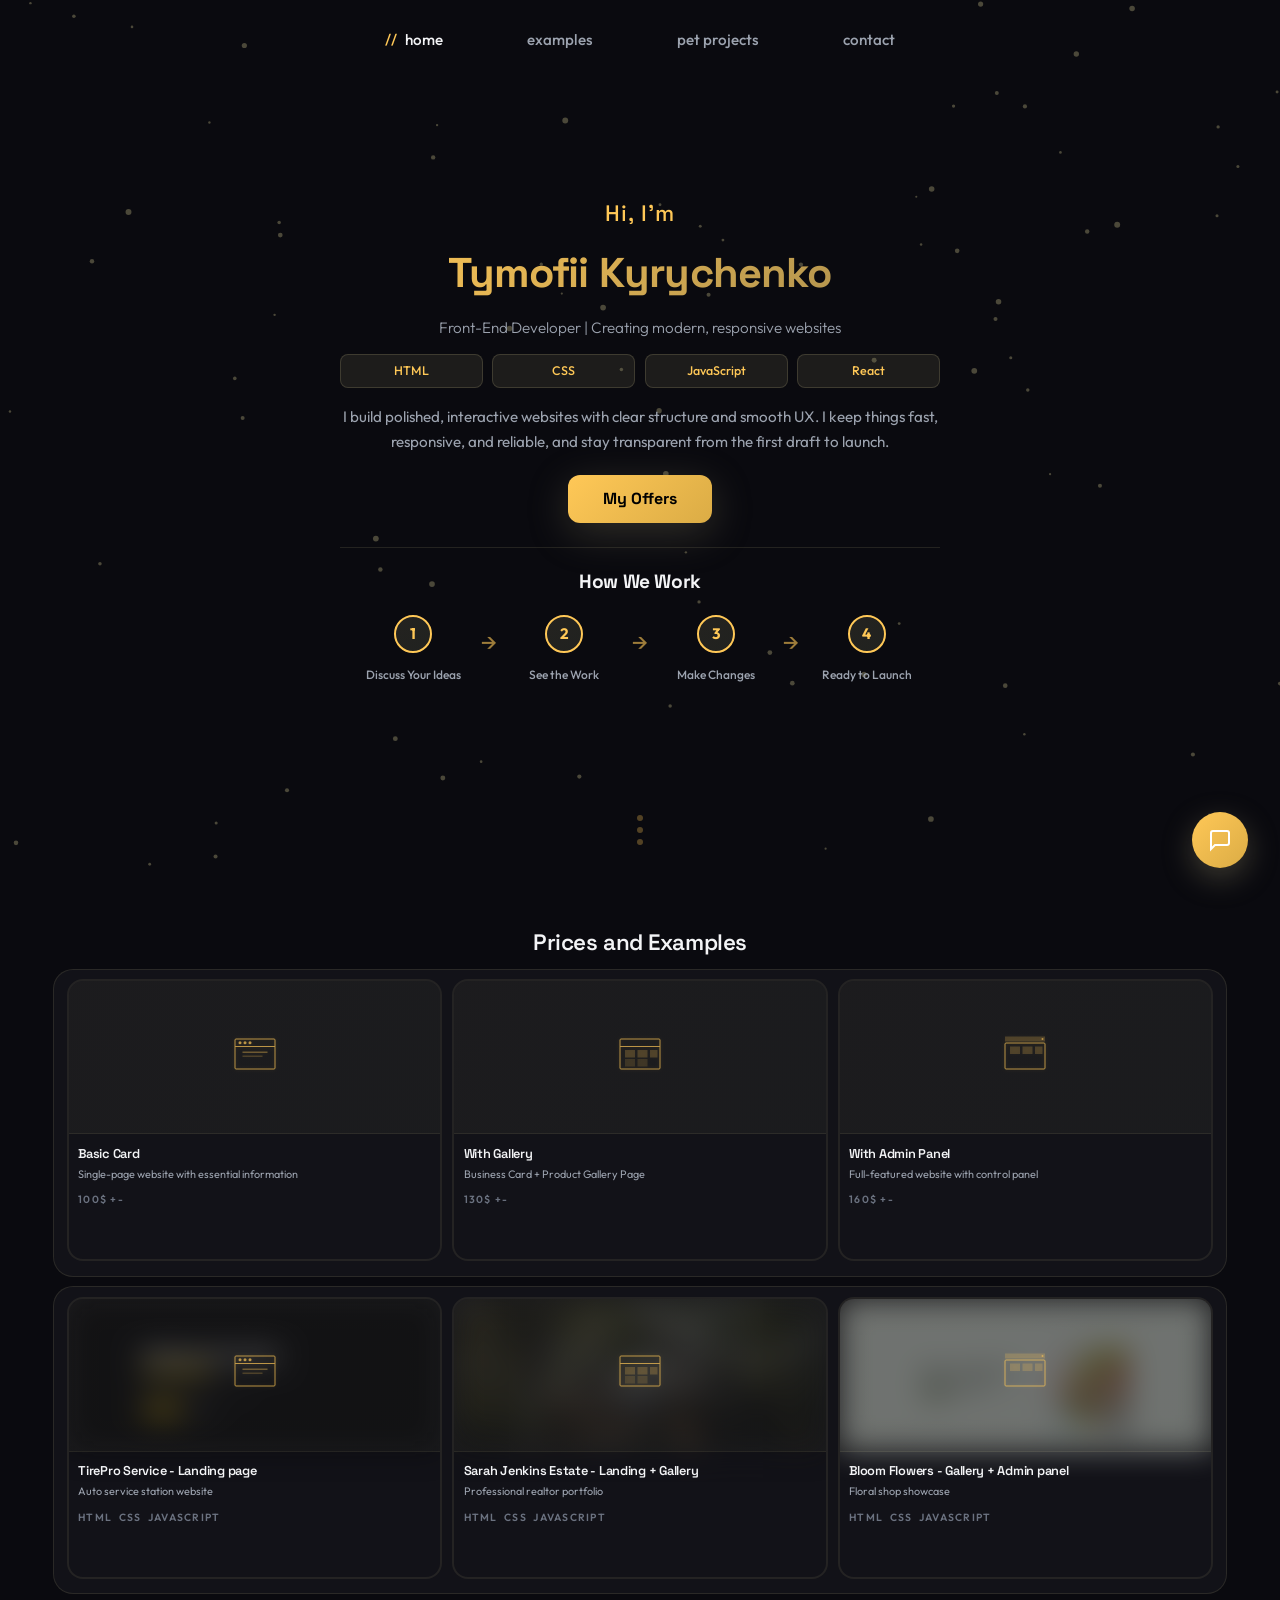
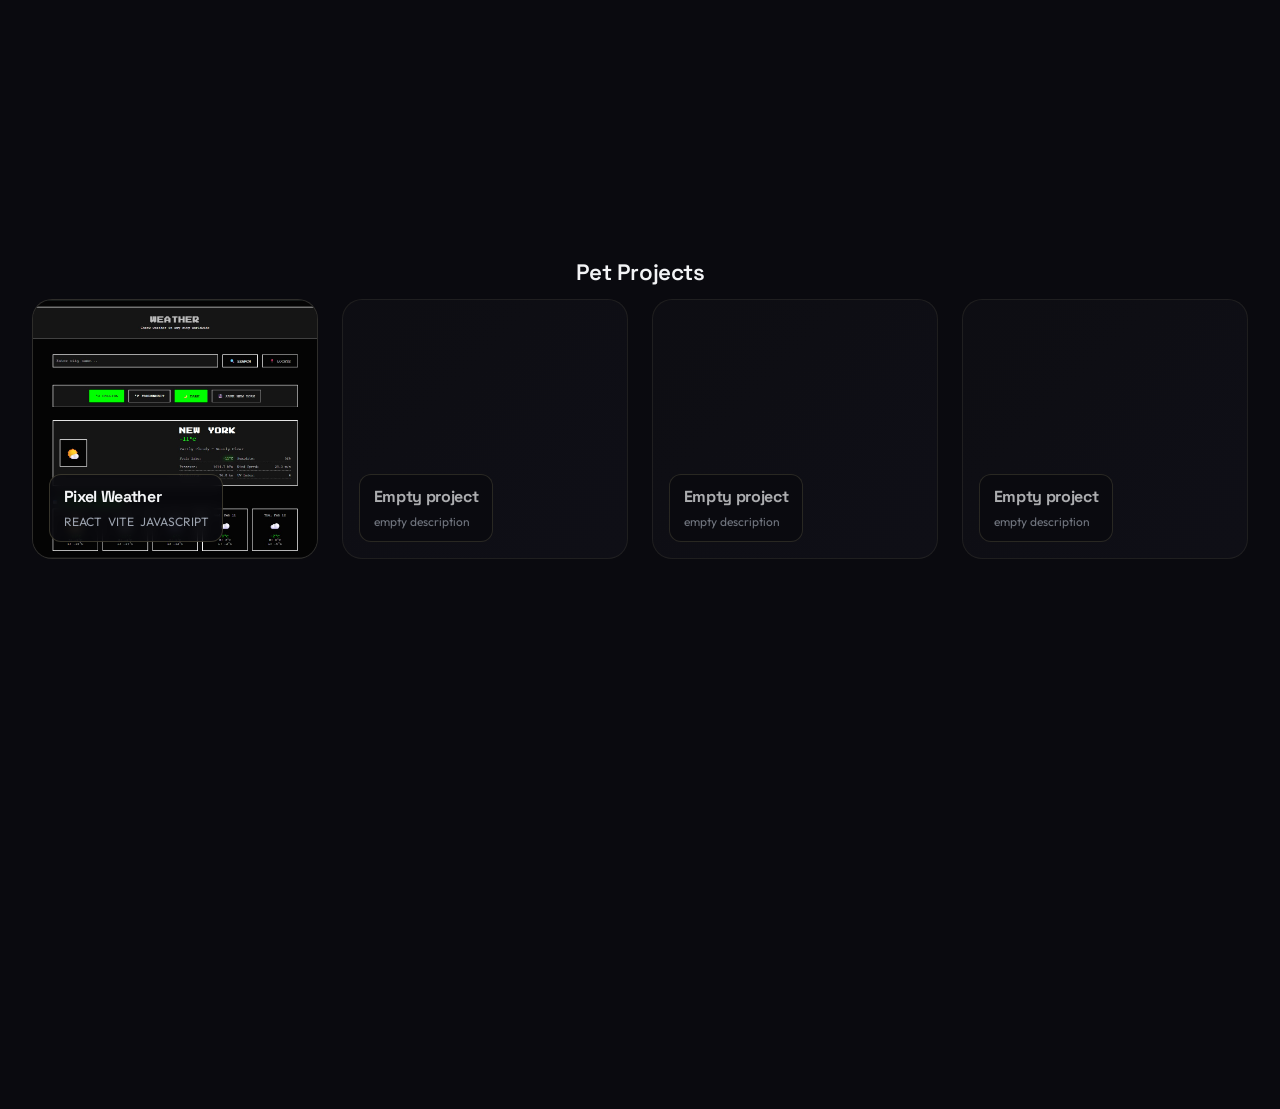
==== commit bc581ecd: "v" ====
--- a/index.html
+++ b/index.html
@@ -280,7 +280,7 @@
                 <div class="pet-project-image mobile-image-swap" data-mobile="img/Screenshot_mobile_weather.jpg" style="background-image: url('img/Screenshot_weather.jpg');"></div>
                 <div class="pet-project-meta">
                     <h3>Pixel Weather</h3>
-                    <p>Retro UI weather app</p>
+                    <p>REACT&nbsp;&nbsp;VITE&nbsp;&nbsp;JAVASCRIPT</p>
                 </div>
                 <div class="pet-project-actions" aria-hidden="true">
                     <a class="pet-project-action" href="https://github.com/113lcl/weather-app" target="_blank" rel="noopener noreferrer">Repository</a>
@@ -290,8 +290,8 @@
 
             <article class="pet-project-card coming-soon" role="button" tabindex="0" aria-label="TirePro Service project">
                 <div class="pet-project-meta">
-                    <h3>coming soon</h3>
-                    <p>coming soon</p>
+                    <h3>Empty project</h3>
+                    <p>empty description</p>
                 </div>
                 <div class="pet-project-actions" aria-hidden="true">
                     <span class="pet-project-action disabled">coming soon</span>
@@ -300,8 +300,8 @@
 
             <article class="pet-project-card coming-soon" role="button" tabindex="0" aria-label="Real Estate project">
                 <div class="pet-project-meta">
-                    <h3>coming soon</h3>
-                    <p>coming soon</p>
+                    <h3>Empty project</h3>
+                    <p>empty description</p>
                 </div>
                 <div class="pet-project-actions" aria-hidden="true">
                     <span class="pet-project-action disabled">coming soon</span>
@@ -310,8 +310,8 @@
 
             <article class="pet-project-card coming-soon" role="button" tabindex="0" aria-label="Bloom Flowers project">
                 <div class="pet-project-meta">
-                    <h3>coming soon</h3>
-                    <p>coming soon</p>
+                    <h3>Empty project</h3>
+                    <p>empty description</p>
                 </div>
                 <div class="pet-project-actions" aria-hidden="true">
                     <span class="pet-project-action disabled">coming soon</span>
--- a/style.css
+++ b/style.css
@@ -701,6 +701,7 @@
     border-radius: 0.75rem;
     padding: 0.6rem 0.85rem;
     backdrop-filter: blur(6px);
+    transition: opacity 0.3s ease;
 }
 
 .pet-project-meta h3 {
@@ -755,6 +756,10 @@
     .pet-project-card:hover .pet-project-actions {
         opacity: 1;
         transform: translateY(0);
+    }
+
+    .pet-project-card:hover .pet-project-meta {
+        opacity: 0;
     }
 }
 
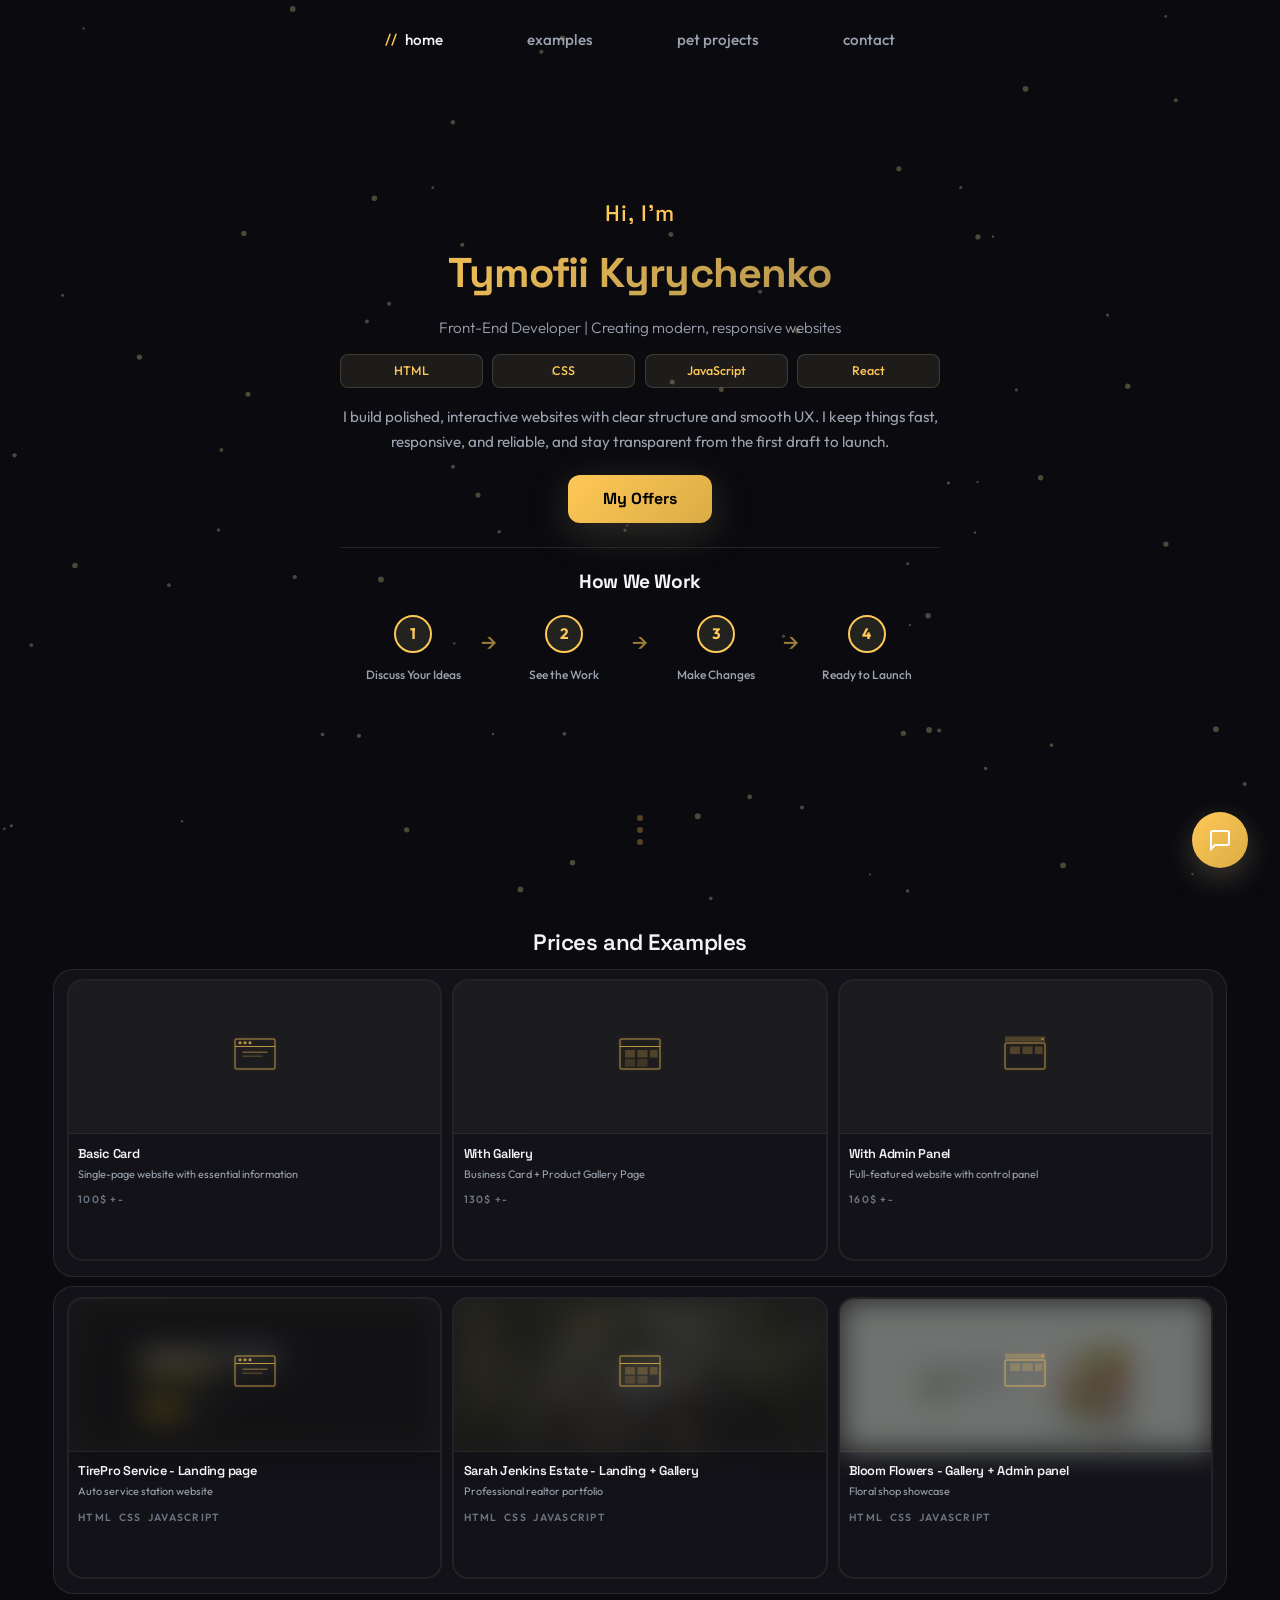
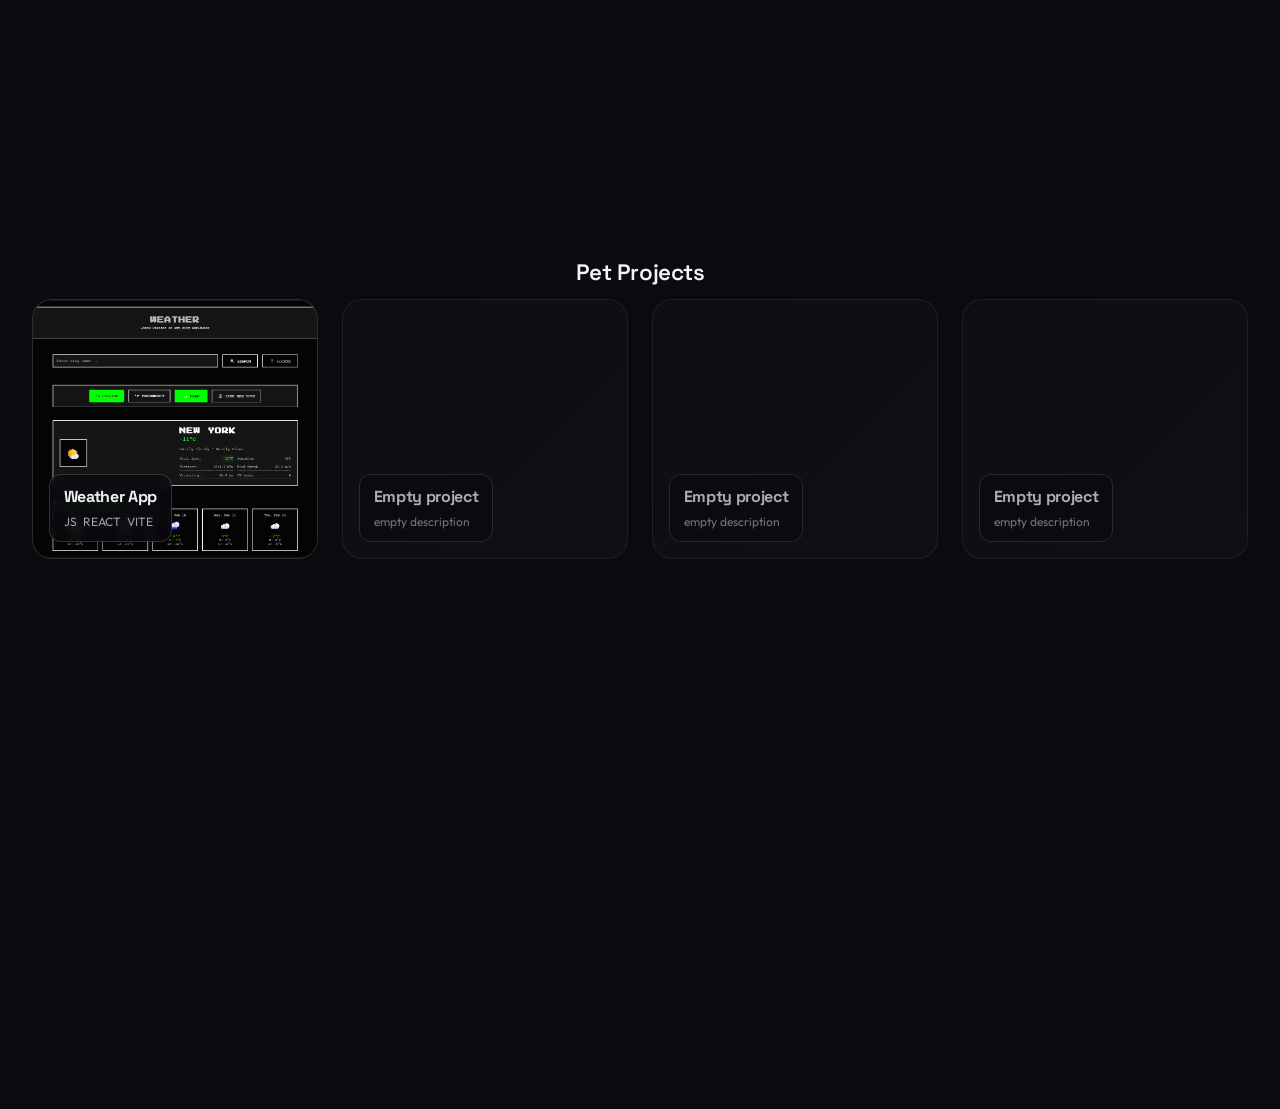
==== commit a7f946e4: "Update index.html" ====
--- a/index.html
+++ b/index.html
@@ -279,8 +279,8 @@
             <article class="pet-project-card" role="button" tabindex="0" aria-label="Pixel Weather project">
                 <div class="pet-project-image mobile-image-swap" data-mobile="img/Screenshot_mobile_weather.jpg" style="background-image: url('img/Screenshot_weather.jpg');"></div>
                 <div class="pet-project-meta">
-                    <h3>Pixel Weather</h3>
-                    <p>REACT&nbsp;&nbsp;VITE&nbsp;&nbsp;JAVASCRIPT</p>
+                    <h3>Weather App</h3>
+                    <p>JS&nbsp;&nbsp;REACT&nbsp;&nbsp;VITE</p>
                 </div>
                 <div class="pet-project-actions" aria-hidden="true">
                     <a class="pet-project-action" href="https://github.com/113lcl/weather-app" target="_blank" rel="noopener noreferrer">Repository</a>
